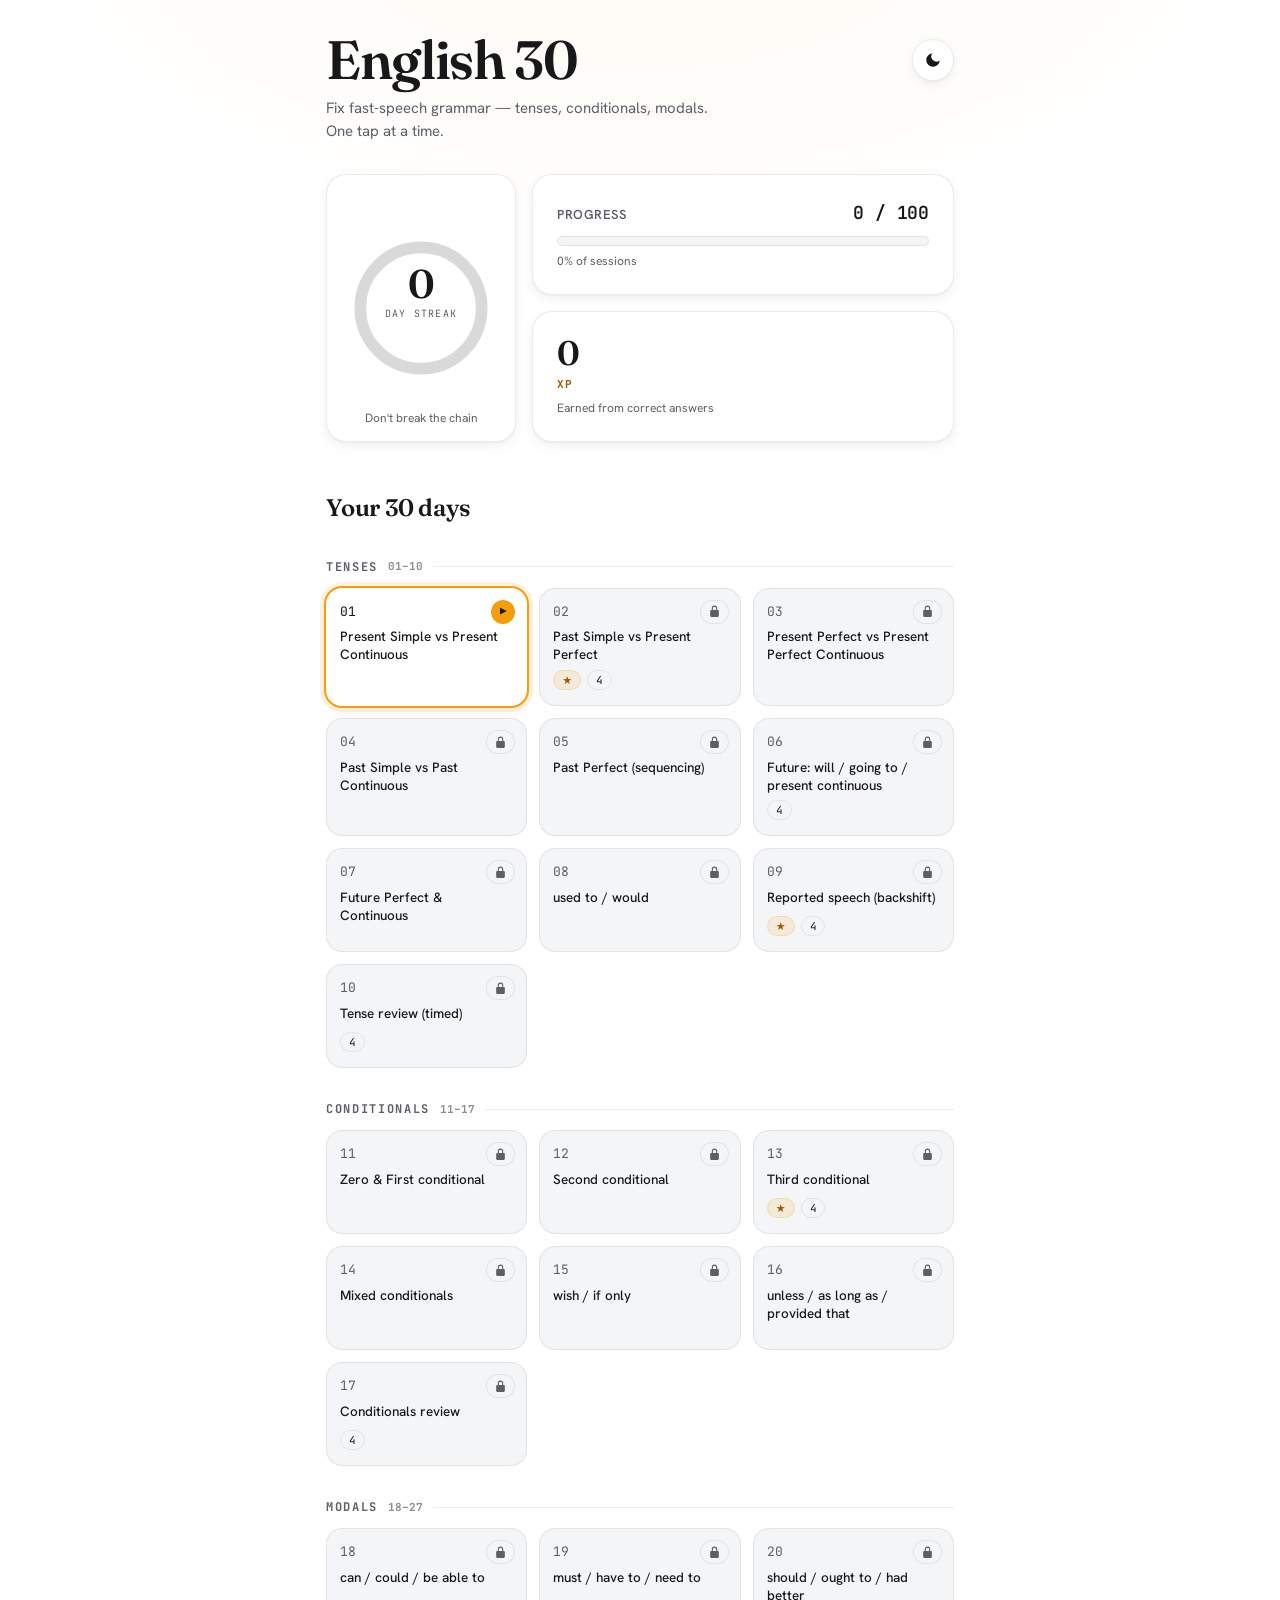
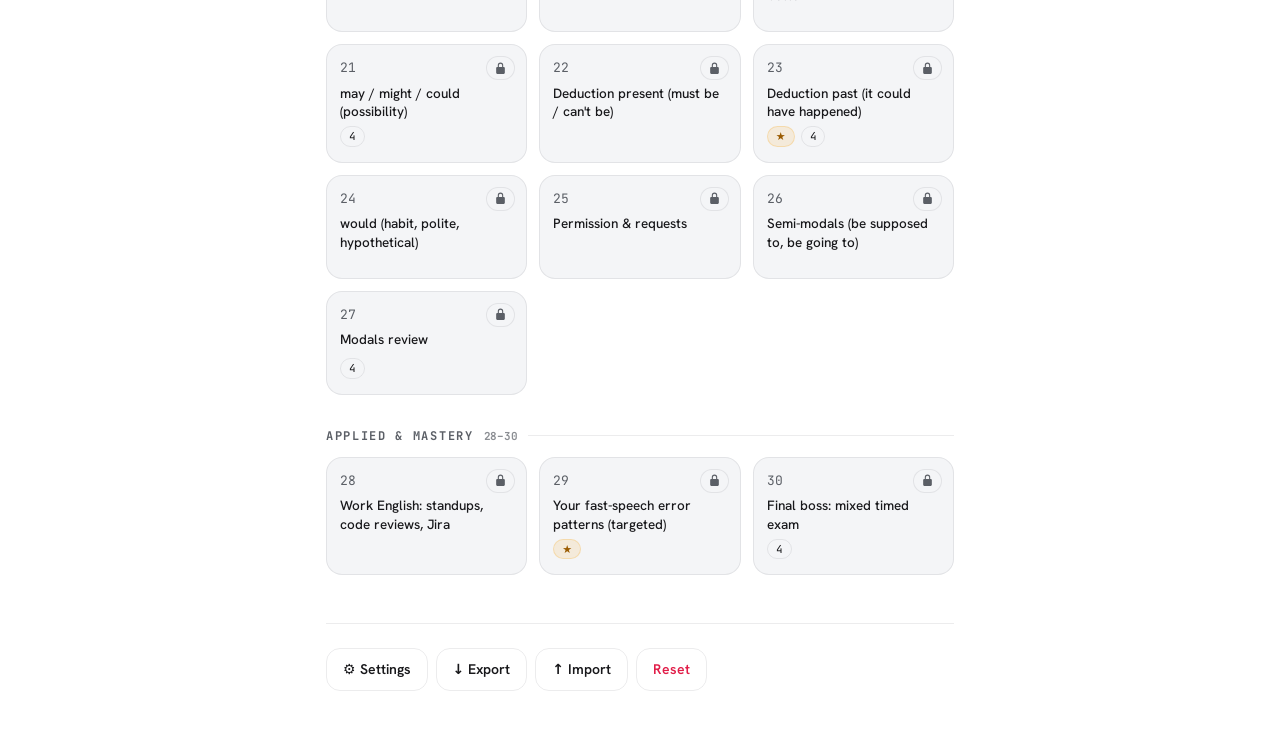
==== index.html @ 2e430437 "Initial commit: English 30 — tap-first grammar drilling game 30-day, 100-session static app (vanilla" ====
<!doctype html>
<html lang="en">
<head>
  <meta charset="utf-8" />
  <meta name="viewport" content="width=device-width, initial-scale=1, viewport-fit=cover" />
  <meta name="theme-color" content="#F4EDDF" />
  <title>English 30 — grammar drilling</title>
  <meta name="description" content="A 30-day, 100-session tap-first grammar game: tenses, conditionals, modals." />

  <script>
    // Set theme before CSS to avoid a flash. Default: light.
    (function () {
      try {
        var s = JSON.parse(localStorage.getItem("eng30:v2:settings") || "{}");
        var t = s.theme || "light";
        if (t === "system") t = matchMedia("(prefers-color-scheme: dark)").matches ? "dark" : "light";
        document.documentElement.dataset.theme = t;
      } catch (e) { document.documentElement.dataset.theme = "light"; }
    })();
  </script>

  <link rel="preconnect" href="https://fonts.googleapis.com" />
  <link rel="preconnect" href="https://fonts.gstatic.com" crossorigin />
  <link href="https://fonts.googleapis.com/css2?family=Fraunces:opsz,wght@9..144,400;9..144,600;9..144,700&family=Hanken+Grotesk:wght@400;500;600;700&family=Hind+Siliguri:wght@400;500;600&family=JetBrains+Mono:wght@400;500;700&display=swap" rel="stylesheet" />

  <link rel="stylesheet" href="css/tokens.css" />
  <link rel="stylesheet" href="css/app.css" />
</head>
<body>
  <main id="app" class="container"><div class="loading">Loading…</div></main>
  <script type="module" src="js/app.js"></script>
</body>
</html>
---- css/tokens.css ----
/* tokens.css — "Ember Ledger" design system.
   Crisp white light + refined cool near-black dark. One disciplined amber accent
   that flares only on rewards. Contrast-audited for WCAG AA.
   :root = LIGHT (default). :root[data-theme="dark"] = DARK overrides. */
:root {
  /* ---- color: LIGHT (default) ---- */
  --ink: #FFFFFF;                                  /* page background */
  --bg-glow: rgba(245, 158, 11, 0.05);            /* subtle amber glow behind page */
  --surface: #FFFFFF;                              /* cards (depth via border+shadow) */
  --surface-2: #F4F5F7;                            /* secondary surfaces, inputs, keycaps */
  --surface-hover: #ECEEF1;
  --cream: #18181B;                                /* primary text */
  --muted: #5B5F66;                                /* secondary text */
  --accent: #F59E0B;                               /* amber FILL: buttons, ring, bars */
  --accent-ink: #18181B;                           /* text/icon on amber fill (8.25:1) */
  --accent-text: #9A5B00;                          /* amber as TEXT on surface (5.4:1) */
  --accent-soft: rgba(245, 158, 11, 0.12);
  --accent-glow: 0 0 6px rgba(245, 158, 11, 0.35);
  --correct: #16A34A;
  --correct-bg: rgba(22, 163, 74, 0.10);
  --correct-text: #157F3C;
  --correct-line: rgba(22, 163, 74, 0.45);
  --wrong: #E11D48;
  --wrong-bg: rgba(225, 29, 72, 0.10);
  --wrong-text: #C01A3E;
  --line: rgba(24, 24, 27, 0.08);                  /* hairline borders */
  --line-strong: rgba(24, 24, 27, 0.16);           /* hover borders */
  --note-bg: rgba(245, 158, 11, 0.08);
  --note-border: rgba(245, 158, 11, 0.22);
  --note-text: #6B4A12;
  --bn-text: #3F4147;
  --scrim: rgba(16, 18, 24, 0.45);
  --shadow-1: 0 1px 2px rgba(24,24,27,0.04), 0 4px 12px rgba(24,24,27,0.06);
  --shadow-2: 0 8px 24px rgba(24,24,27,0.10), 0 24px 60px rgba(24,24,27,0.14);
  --sheen: inset 0 1px 0 rgba(255,255,255,0.25);

  /* ---- type ---- */
  --font-display: "Fraunces", Georgia, serif;
  --font-body: "Hanken Grotesk", system-ui, sans-serif;
  --font-mono: "JetBrains Mono", ui-monospace, monospace;
  --font-bn: "Hind Siliguri", "Hanken Grotesk", sans-serif;

  /* ---- spacing ---- */
  --s-1: 4px; --s-2: 8px; --s-3: 12px; --s-4: 16px;
  --s-5: 24px; --s-6: 32px; --s-7: 48px; --s-8: 64px;

  /* ---- radii ---- */
  --r-token: 10px; --r-control: 14px; --r-cell: 16px;
  --r-card: 20px; --r-modal: 24px; --r-pill: 999px;

  /* ---- motion ---- */
  --dur-micro: 140ms; --dur-state: 280ms; --dur-reward: 720ms;
  --ease-out-soft: cubic-bezier(0.22, 1, 0.36, 1);
  --ease-standard: cubic-bezier(0.2, 0, 0, 1);
  --ease-spring: cubic-bezier(0.34, 1.4, 0.4, 1);
  --ease: var(--ease-out-soft);

  /* ---- layout ---- */
  --col: 660px;

  color-scheme: light;
}

/* ---- color: DARK ---- */
:root[data-theme="dark"] {
  --ink: #0C0D10;
  --bg-glow: rgba(245, 158, 11, 0.10);
  --surface: #15161A;
  --surface-2: #1E2026;
  --surface-hover: #262932;
  --cream: #F4F4F5;
  --muted: #A1A3AB;
  --accent: #F59E0B;
  --accent-ink: #15161A;
  --accent-text: #FBBF24;
  --accent-soft: rgba(245, 158, 11, 0.16);
  --accent-glow: 0 0 10px rgba(245, 158, 11, 0.55);
  --correct: #22C55E;
  --correct-bg: rgba(34, 197, 94, 0.14);
  --correct-text: #4ADE80;
  --correct-line: rgba(34, 197, 94, 0.50);
  --wrong: #F43F5E;
  --wrong-bg: rgba(244, 63, 94, 0.14);
  --wrong-text: #FB7185;
  --line: rgba(244, 244, 245, 0.09);
  --line-strong: rgba(244, 244, 245, 0.18);
  --note-bg: rgba(245, 158, 11, 0.12);
  --note-border: rgba(245, 158, 11, 0.28);
  --note-text: #F0C674;
  --bn-text: #D4D6DD;
  --scrim: rgba(0, 0, 0, 0.6);
  --shadow-1: 0 1px 2px rgba(0,0,0,0.40), 0 6px 16px rgba(0,0,0,0.45);
  --shadow-2: 0 10px 30px rgba(0,0,0,0.55), 0 30px 70px rgba(0,0,0,0.60);
  --sheen: inset 0 1px 0 rgba(255,255,255,0.06);

  color-scheme: dark;
}
---- css/app.css ----
/* app.css — "Ember Ledger" components, layout, motion. Pairs with tokens.css. */

* { box-sizing: border-box; }
html, body { margin: 0; padding: 0; }
body {
  background:
    radial-gradient(1100px 560px at 50% -10%, var(--bg-glow), transparent 60%),
    var(--ink);
  background-attachment: fixed;
  color: var(--cream);
  font-family: var(--font-body);
  font-size: 16px;
  line-height: 1.5;
  -webkit-font-smoothing: antialiased;
  text-rendering: optimizeLegibility;
  -webkit-tap-highlight-color: transparent;
}
.bn, .explain-bn, .rule-bn { font-family: var(--font-bn); }
.mono { font-family: var(--font-mono); font-variant-numeric: tabular-nums; letter-spacing: -0.01em; }
.hidden { display: none !important; }
code { font-family: var(--font-mono); background: var(--surface-2); padding: 1px 6px; border-radius: 6px; color: var(--accent-text); }
::selection { background: var(--accent-soft); }
:focus-visible { outline: none; box-shadow: 0 0 0 3px var(--accent-soft), 0 0 0 1px var(--accent); }

.container { max-width: var(--col); margin: 0 auto; padding: var(--s-6) var(--s-4) var(--s-8); }
.loading { color: var(--muted); padding: var(--s-7) 0; text-align: center; }

/* ---------- buttons ---------- */
.btn {
  font: inherit; font-weight: 600; font-size: 15px;
  color: var(--cream); background: var(--surface);
  border: 1px solid var(--line); border-radius: var(--r-control);
  padding: 13px 22px; cursor: pointer;
  transition: transform var(--dur-micro) var(--ease-standard), background var(--dur-micro), border-color var(--dur-micro), box-shadow var(--dur-micro), filter var(--dur-micro);
}
.btn:hover { background: var(--surface-hover); border-color: var(--line-strong); transform: translateY(-1px); }
.btn:active { transform: translateY(1px) scale(0.98); }
.btn.primary { background: var(--accent); color: var(--accent-ink); border-color: transparent; box-shadow: var(--shadow-1), var(--sheen); }
.btn.primary:hover { filter: brightness(1.04); background: var(--accent); border-color: transparent; transform: translateY(-1px); }
.btn.ghost { background: transparent; box-shadow: none; }
.btn.ghost:hover { background: var(--surface-hover); }
.btn.danger { color: var(--wrong); background: transparent; }
.btn.danger-solid { background: var(--wrong); color: #fff; border-color: transparent; }
.btn:disabled { opacity: 0.45; cursor: not-allowed; transform: none; box-shadow: none; }
.icon-btn {
  display: inline-flex; align-items: center; justify-content: center;
  width: 42px; height: 42px; border-radius: var(--r-pill);
  background: var(--surface); border: 1px solid var(--line);
  color: var(--cream); text-decoration: none; font-size: 18px; cursor: pointer;
  box-shadow: var(--shadow-1);
  transition: transform var(--dur-micro) var(--ease-standard), background var(--dur-micro), border-color var(--dur-micro);
}
.icon-btn:hover { background: var(--surface-hover); border-color: var(--line-strong); transform: translateY(-1px); }

/* ---------- home ---------- */
.home-head { margin-bottom: var(--s-6); }
.head-row { display: flex; align-items: center; justify-content: space-between; gap: var(--s-4); }
.theme-toggle { flex: none; }
.theme-toggle svg { width: 18px; height: 18px; display: block; }
.brand {
  font-family: var(--font-display);
  font-weight: 600; font-size: clamp(34px, 8vw, 54px);
  letter-spacing: -0.025em; line-height: 1.02; margin: 0;
}
.tagline { color: var(--muted); margin: 10px 0 0; max-width: 48ch; font-size: 15px; }

.stats {
  display: grid; grid-template-columns: auto 1fr; gap: var(--s-4);
  align-items: stretch; margin-bottom: var(--s-5);
}
.stat {
  background: var(--surface); border: 1px solid var(--line);
  border-radius: var(--r-card); padding: var(--s-5);
  display: flex; flex-direction: column; gap: 6px;
  box-shadow: var(--shadow-1);
}
.stat-cap { color: var(--muted); font-size: 12px; margin-top: auto; }

.ring-stat { grid-row: span 2; align-items: center; justify-content: center; position: relative; min-width: 168px; }
.ring { width: 140px; height: 140px; display: block; }
.ring-track { fill: none; stroke: var(--line-strong); stroke-width: 10; }
.ring-val {
  fill: none; stroke: var(--accent); stroke-width: 10; stroke-linecap: round;
  transform: rotate(-90deg); transform-origin: 50% 50%;
  stroke-dasharray: var(--c); stroke-dashoffset: var(--off);
  animation: ringfill 0.85s var(--ease-out-soft) both;
}
.ring-stat.hot .ring-val { filter: drop-shadow(var(--accent-glow)); }
@keyframes ringfill { from { stroke-dashoffset: var(--c); } }
.ring-center { position: absolute; top: 0; bottom: 30px; left: 0; right: 0; display: flex; flex-direction: column; align-items: center; justify-content: center; gap: 2px; }
.ring-num { font-family: var(--font-display); font-size: 40px; font-weight: 600; color: var(--cream); line-height: 1; }
.ring-label { font-family: var(--font-mono); font-size: 10px; color: var(--muted); letter-spacing: 0.12em; text-transform: uppercase; }
.ring-flame { color: var(--accent); font-size: 14px; line-height: 1; }
.ring-stat .stat-cap { position: absolute; bottom: 14px; }

.focus-top { display: flex; justify-content: space-between; align-items: baseline; }
.focus-label { font-weight: 600; font-size: 13px; text-transform: uppercase; letter-spacing: 0.04em; color: var(--muted); }
.focus-count { color: var(--cream); font-weight: 600; font-size: 18px; }
.focus-bar { height: 10px; background: var(--surface-2); border-radius: var(--r-pill); overflow: hidden; box-shadow: inset 0 0 0 1px var(--line); margin-top: 4px; }
.focus-fill { height: 100%; background: linear-gradient(90deg, #F59E0B, #FBBF24); border-radius: var(--r-pill); box-shadow: inset 0 1px 0 rgba(255,255,255,0.3); transition: width 0.6s var(--ease-out-soft); }

.points-num { font-family: var(--font-display); font-size: 34px; font-weight: 600; color: var(--cream); line-height: 1; }
.points-label { font-family: var(--font-mono); font-size: 11px; color: var(--accent-text); font-weight: 700; letter-spacing: 0.12em; }

.muted-note { color: var(--muted); font-size: 14px; margin: var(--s-2) 0; }
.missed-note {
  background: var(--note-bg); border: 1px solid var(--note-border);
  color: var(--note-text); border-radius: var(--r-control); padding: 13px 16px;
  font-size: 14px; margin-bottom: var(--s-5);
}

.section-title { font-family: var(--font-display); font-weight: 600; font-size: 24px; letter-spacing: -0.01em; margin: var(--s-7) 0 var(--s-4); }

/* ---------- map ---------- */
.empty-hint { color: var(--muted); background: var(--surface); border: 1px dashed var(--line-strong); border-radius: var(--r-control); padding: 16px; margin-bottom: var(--s-4); }
.group-label { display: flex; align-items: center; gap: 10px; font-family: var(--font-mono); font-size: 12px; text-transform: uppercase; letter-spacing: 0.14em; color: var(--muted); margin: var(--s-6) 0 var(--s-3); }
.group-label::after { content: ""; flex: 1; height: 1px; background: var(--line); }
.group-range { color: var(--muted); opacity: 0.7; font-size: 11px; }
.grid { display: grid; grid-template-columns: repeat(auto-fill, minmax(150px, 1fr)); gap: var(--s-3); }

.day-cell {
  position: relative; display: flex; flex-direction: column; gap: 6px;
  background: var(--surface); border: 1px solid var(--line);
  border-radius: var(--r-cell); padding: 13px 13px 15px;
  text-decoration: none; color: var(--cream); min-height: 104px;
  cursor: pointer; box-shadow: var(--shadow-1);
  transition: transform var(--dur-micro) var(--ease-standard), border-color var(--dur-micro), box-shadow var(--dur-micro);
  animation: rise 0.45s var(--ease-out-soft) calc(var(--i) * 16ms) both;
}
.day-cell:hover { transform: translateY(-3px); border-color: var(--line-strong); box-shadow: var(--shadow-2); }
.day-num { font-family: var(--font-mono); font-size: 13px; color: var(--muted); }
.day-theme { font-size: 13.5px; line-height: 1.35; font-weight: 500; }
.day-tags { display: flex; gap: 6px; margin-top: auto; }
.tag { font-size: 11px; padding: 1px 8px; border-radius: var(--r-pill); border: 1px solid var(--line); color: var(--muted); }
.tag.star { color: var(--accent-text); border-color: var(--note-border); background: var(--accent-soft); }
.tag.heavy { color: var(--cream); font-family: var(--font-mono); }
.tag.star.big { display: inline-block; margin-top: 10px; font-size: 13px; padding: 5px 13px; }
.day-badge {
  position: absolute; top: 11px; right: 11px;
  display: inline-flex; align-items: center; justify-content: center;
  min-width: 24px; height: 24px; padding: 0 7px; border-radius: var(--r-pill);
  font-family: var(--font-mono); font-size: 11px; color: var(--muted);
  background: var(--surface-2); border: 1px solid var(--line);
}
.day-badge svg { width: 13px; height: 13px; }
.day-cell.done { background: var(--accent-soft); border-color: var(--note-border); }
.day-cell.done .day-num { color: var(--accent-text); }
.day-cell.done .day-badge { color: var(--accent-ink); background: var(--accent); border-color: transparent; }
.day-cell.current { border-color: transparent; box-shadow: 0 0 0 2px var(--accent), 0 0 0 6px var(--accent-soft), var(--shadow-1); animation: rise 0.45s var(--ease-out-soft) calc(var(--i) * 16ms) both, breathe 2.6s var(--ease-standard) 0.7s infinite; }
.day-cell.current .day-num { color: var(--cream); }
.day-cell.current .day-badge { color: var(--accent-ink); background: var(--accent); border-color: transparent; }
.day-cell.locked { opacity: 0.58; cursor: not-allowed; box-shadow: none; background: var(--surface-2); }
.day-cell.locked:hover { transform: none; border-color: var(--line); box-shadow: none; }

/* ---------- actions ---------- */
.actions { display: flex; flex-wrap: wrap; gap: var(--s-2); margin-top: var(--s-7); padding-top: var(--s-5); border-top: 1px solid var(--line); }
.actions .btn { padding: 10px 16px; font-size: 14px; }

/* ---------- day view ---------- */
.back-header { display: flex; align-items: center; gap: 12px; margin-bottom: var(--s-5); }
.back-label { color: var(--muted); font-size: 14px; }
.pillar-chip { display: inline-block; font-family: var(--font-mono); font-size: 11px; letter-spacing: 0.12em; text-transform: uppercase; color: var(--accent-text); border: 1px solid var(--note-border); background: var(--accent-soft); padding: 4px 12px; border-radius: var(--r-pill); }
.dayview-theme { font-family: var(--font-display); font-weight: 600; font-size: clamp(28px, 6vw, 40px); letter-spacing: -0.02em; line-height: 1.08; margin: 14px 0 4px; }
.locked-panel { text-align: center; color: var(--muted); padding: var(--s-7) var(--s-4); background: var(--surface); border: 1px solid var(--line); border-radius: var(--r-card); margin-top: var(--s-5); }
.lock-ico { margin-bottom: 10px; color: var(--muted); }
.lock-ico svg { width: 28px; height: 28px; }

.session-list { display: flex; flex-direction: column; gap: var(--s-3); margin-top: var(--s-5); }
.session-card {
  display: flex; align-items: center; gap: var(--s-4);
  background: var(--surface); border: 1px solid var(--line); border-radius: var(--r-card);
  padding: var(--s-4) var(--s-5); text-decoration: none; color: var(--cream);
  box-shadow: var(--shadow-1);
  transition: transform var(--dur-micro) var(--ease-standard), border-color var(--dur-micro), box-shadow var(--dur-micro);
  animation: rise 0.45s var(--ease-out-soft) calc(var(--i) * 70ms) both;
}
.session-card:hover { transform: translateY(-2px); border-color: var(--line-strong); box-shadow: var(--shadow-2); }
.s-id { font-family: var(--font-mono); font-size: 13px; color: var(--accent-ink); background: var(--accent); border-radius: var(--r-token); padding: 8px 11px; font-weight: 700; }
.session-card.done .s-id { background: var(--correct); color: #fff; }
.s-body { display: flex; flex-direction: column; flex: 1; gap: 2px; }
.s-title { font-family: var(--font-display); font-weight: 600; font-size: 18px; }
.s-blurb { color: var(--muted); font-size: 14px; }
.s-badge { font-family: var(--font-mono); color: var(--muted); font-size: 13px; }
.session-card.done .s-badge { color: var(--correct-text); }

/* ---------- play ---------- */
.play-top { display: flex; align-items: center; gap: 12px; margin-bottom: 14px; }
.play-title { font-family: var(--font-display); font-weight: 600; font-size: 21px; flex: 1; }
.play-prog { color: var(--muted); font-size: 14px; }
.play-bar { height: 10px; background: var(--surface-2); border-radius: var(--r-pill); overflow: hidden; box-shadow: inset 0 0 0 1px var(--line); margin-bottom: 12px; }
.play-bar-fill { height: 100%; width: 0; background: linear-gradient(90deg, #F59E0B, #FBBF24); box-shadow: inset 0 1px 0 rgba(255,255,255,0.3); border-radius: var(--r-pill); transition: width var(--dur-state) var(--ease-out-soft); }
.play-meta { display: flex; gap: 14px; min-height: 24px; margin-bottom: var(--s-5); align-items: center; }
.combo { color: var(--accent-text); font-weight: 700; font-size: 14px; padding: 3px 10px; border-radius: var(--r-pill); background: var(--accent-soft); }
.combo:empty { display: none; }
.combo.flare { animation: flare 0.4s var(--ease-spring); }
.timer { color: var(--muted); font-size: 14px; margin-left: auto; }

.rule-card { display: flex; flex-wrap: wrap; align-items: center; gap: 8px 12px; background: var(--note-bg); border: 1px solid var(--note-border); border-left: 3px solid var(--accent); border-radius: var(--r-control); padding: 14px 16px; margin-bottom: var(--s-5); font-size: 15px; }
.rule-tag { font-family: var(--font-mono); font-size: 11px; font-weight: 700; text-transform: uppercase; letter-spacing: 0.1em; color: var(--accent-text); }
.rule-bn { width: 100%; color: var(--bn-text); font-size: 14px; line-height: 1.7; }

.stage { position: relative; min-height: 220px; }
.stage.good { animation: pulseGood 0.4s var(--ease-out-soft); }
.stage.bad { animation: shake 0.28s var(--ease-standard); }
.stage .item { opacity: 0; transform: translateY(10px); }
.stage .item.in { opacity: 1; transform: none; transition: opacity var(--dur-state) var(--ease-out-soft), transform var(--dur-state) var(--ease-out-soft); }

.prompt { font-family: var(--font-display); font-size: clamp(21px, 5vw, 28px); line-height: 1.4; letter-spacing: -0.01em; margin: 0 0 var(--s-5); }
.subhint { color: var(--muted); font-size: 14px; margin: 0 0 var(--s-4); }

.options { display: flex; flex-direction: column; gap: var(--s-3); counter-reset: opt; }
.opt {
  position: relative; font: inherit; font-size: 17px; text-align: left; color: var(--cream);
  background: var(--surface); border: 1px solid var(--line); border-radius: var(--r-control);
  padding: 17px 18px 17px 56px; cursor: pointer; min-height: 56px;
  box-shadow: var(--shadow-1);
  transition: transform var(--dur-micro) var(--ease-standard), border-color var(--dur-micro), background var(--dur-micro), box-shadow var(--dur-micro);
}
.opt::before {
  counter-increment: opt; content: counter(opt, upper-alpha);
  position: absolute; left: 12px; top: 50%; transform: translateY(-50%);
  width: 28px; height: 28px; display: flex; align-items: center; justify-content: center;
  background: var(--surface-2); border: 1px solid var(--line); border-radius: 9px;
  font-family: var(--font-mono); font-size: 13px; color: var(--muted);
}
.opt:hover { background: var(--surface-hover); border-color: var(--line-strong); transform: translateY(-1px); box-shadow: var(--shadow-2); }
.opt:active { transform: scale(0.99); }
.options.locked .opt, .chips.locked .chip { pointer-events: none; }
.opt.correct, .chip.correct, .slot.correct { border-color: var(--correct); background: var(--correct-bg); color: var(--correct-text); }
.opt.correct::before { border-color: var(--correct); color: var(--correct-text); }
.opt.wrong, .chip.wrong, .slot.wrong { border-color: var(--wrong); background: var(--wrong-bg); color: var(--wrong-text); }
.opt.wrong::before { border-color: var(--wrong); color: var(--wrong-text); }
.opt.correct, .opt.wrong { box-shadow: none; }

.chips { display: flex; flex-wrap: wrap; gap: var(--s-3); }
.chip { font: inherit; color: var(--cream); background: var(--surface); border: 1px solid var(--line); border-radius: var(--r-pill); padding: 12px 22px; cursor: pointer; box-shadow: var(--shadow-1); transition: transform var(--dur-micro) var(--ease-standard), border-color var(--dur-micro), background var(--dur-micro); }
.chip:hover { border-color: var(--line-strong); background: var(--surface-hover); transform: translateY(-1px); }
.chip:active { transform: scale(0.97); }
.slot { display: inline-block; min-width: 78px; text-align: center; border-bottom: 2px dashed var(--accent); padding: 0 8px; color: var(--accent-text); font-weight: 600; }
.slot.correct, .slot.wrong { border-bottom-style: solid; border-radius: 7px; }

/* error-find */
.tokens { display: flex; flex-wrap: wrap; gap: 8px; margin-bottom: var(--s-5); }
.token { font: inherit; font-size: clamp(18px, 4.4vw, 23px); font-family: var(--font-display); color: var(--cream); background: var(--surface); border: 1px solid var(--line); border-radius: var(--r-token); padding: 8px 13px; cursor: pointer; box-shadow: var(--shadow-1); transition: transform var(--dur-micro) var(--ease-standard), border-color var(--dur-micro), background var(--dur-micro), color var(--dur-micro); }
.token:hover { border-color: var(--line-strong); background: var(--surface-hover); transform: translateY(-1px); }
.token.found { border-color: var(--accent); background: var(--accent-soft); color: var(--accent-text); }
.token.miss { animation: shake 0.28s var(--ease-standard); border-color: var(--wrong); color: var(--wrong-text); }

/* build */
.build-answer { display: flex; flex-wrap: wrap; gap: 8px; min-height: 60px; background: var(--surface-2); border: 1px dashed var(--line-strong); border-radius: var(--r-control); padding: 13px; margin-bottom: var(--s-3); }
.build-answer.correct { border-color: var(--correct); border-style: solid; background: var(--correct-bg); }
.build-answer.wrong { border-color: var(--wrong); border-style: solid; background: var(--wrong-bg); }
.build-bank { display: flex; flex-wrap: wrap; gap: 8px; min-height: 40px; margin-bottom: var(--s-4); }
.tile { font: inherit; font-family: var(--font-mono); font-size: 16px; color: var(--cream); background: var(--surface); border: 1px solid var(--line); border-radius: var(--r-token); padding: 10px 14px; cursor: pointer; box-shadow: var(--shadow-1); transition: transform var(--dur-micro) var(--ease-spring), border-color var(--dur-micro); }
.tile:hover { border-color: var(--accent); transform: translateY(-2px); }
.tile:active { transform: scale(0.96); }
.check { width: 100%; }
.correct-line { color: var(--correct-text); font-family: var(--font-mono); font-size: 14px; margin: var(--s-3) 0; }

/* speak */
.item-speak .model { font-family: var(--font-display); font-size: 20px; color: var(--accent-text); background: var(--accent-soft); border: 1px solid var(--note-border); padding: 14px 16px; border-radius: var(--r-control); margin: var(--s-4) 0; }
.self-mark { display: flex; gap: var(--s-3); margin-bottom: var(--s-3); }

/* explain / note */
.explain { margin-top: var(--s-4); background: var(--note-bg); border: 1px solid var(--note-border); border-left: 3px solid var(--accent); border-radius: var(--r-control); padding: 14px 16px; animation: rise 0.3s var(--ease-out-soft) both; }
.explain-en { margin: 0; color: var(--note-text); }
.explain-bn { margin: 6px 0 0; color: var(--bn-text); line-height: 1.7; }

.gain { position: absolute; top: -4px; right: 6px; font-family: var(--font-mono); color: var(--accent-text); font-weight: 700; font-size: 20px; animation: floatUp 0.8s var(--ease-out-soft) forwards; pointer-events: none; }

.play-nav { margin-top: var(--s-5); }
.play-nav .btn { width: 100%; }

/* ---------- celebrate ---------- */
.celebrate { position: relative; text-align: center; padding: var(--s-8) var(--s-4); }
.celebrate.in .cele-check { animation: popCheck 0.6s var(--ease-spring) both; }
.cele-check { width: 84px; height: 84px; margin: 0 auto var(--s-5); border-radius: var(--r-pill); background: var(--correct); color: #fff; font-size: 42px; display: flex; align-items: center; justify-content: center; box-shadow: var(--shadow-2); }
.cele-title { font-family: var(--font-display); font-weight: 600; font-size: clamp(32px, 7vw, 44px); letter-spacing: -0.02em; margin: 0; }
.cele-title::after { content: ""; display: block; width: 64px; height: 4px; background: var(--accent); border-radius: 2px; margin: 14px auto 0; }
.cele-score { font-family: var(--font-mono); font-size: 22px; color: var(--muted); margin-top: var(--s-5); }
.cele-points { font-family: var(--font-display); font-size: 48px; font-weight: 600; color: var(--accent-text); margin: var(--s-2) 0; }
.cele-sub { color: var(--muted); font-size: 14px; margin-bottom: var(--s-6); font-family: var(--font-mono); }
.cele-acts { display: flex; flex-direction: column; gap: var(--s-3); max-width: 380px; margin: 0 auto; }

.confetti { position: fixed; inset: 0; pointer-events: none; overflow: hidden; z-index: 50; }
.confetti i { position: absolute; top: -12px; width: 9px; height: 14px; border-radius: 2px; animation: confettiFall 1.9s linear forwards; }

/* ---------- modal / toast ---------- */
.overlay { position: fixed; inset: 0; background: var(--scrim); -webkit-backdrop-filter: blur(8px); backdrop-filter: blur(8px); display: flex; align-items: center; justify-content: center; padding: var(--s-4); opacity: 0; transition: opacity var(--dur-state); z-index: 100; }
.overlay.in { opacity: 1; }
.modal { background: var(--surface); border: 1px solid var(--line); border-radius: var(--r-modal); padding: var(--s-6); width: 100%; max-width: 440px; box-shadow: var(--shadow-2); transform: translateY(10px) scale(0.98); transition: transform var(--dur-state) var(--ease-out-soft); }
.overlay.in .modal { transform: none; }
.modal-title { font-family: var(--font-display); font-weight: 600; font-size: 24px; margin: 0 0 10px; }
.modal-text { color: var(--muted); margin: 0 0 var(--s-5); }
.modal-acts { display: flex; gap: var(--s-3); justify-content: flex-end; margin-top: var(--s-5); }
.set-row { display: flex; align-items: center; justify-content: space-between; gap: var(--s-4); padding: 14px 0; border-bottom: 1px solid var(--line); }
.set-row:last-of-type { border-bottom: none; }
.select { font: inherit; color: var(--cream); background: var(--surface-2); border: 1px solid var(--line); border-radius: var(--r-token); padding: 9px 11px; cursor: pointer; }
.toggle { width: 52px; height: 30px; border-radius: var(--r-pill); background: var(--surface-2); border: 1px solid var(--line); position: relative; cursor: pointer; transition: background var(--dur-micro), border-color var(--dur-micro); flex: none; }
.toggle .knob { position: absolute; top: 2px; left: 2px; width: 24px; height: 24px; border-radius: var(--r-pill); background: var(--muted); transition: transform var(--dur-micro) var(--ease-spring), background var(--dur-micro); }
.toggle.on { background: var(--accent-soft); border-color: var(--accent); }
.toggle.on .knob { transform: translateX(22px); background: var(--accent); }

.toast { position: fixed; left: 50%; bottom: 26px; transform: translate(-50%, 20px); background: var(--surface); color: var(--cream); border: 1px solid var(--line); border-radius: var(--r-pill); padding: 11px 20px; font-size: 14px; box-shadow: var(--shadow-2); opacity: 0; pointer-events: none; transition: opacity var(--dur-state), transform var(--dur-state) var(--ease-out-soft); z-index: 200; max-width: 90vw; text-align: center; }
.toast.in { opacity: 1; transform: translate(-50%, 0); }

/* ---------- keyframes ---------- */
@keyframes rise { from { opacity: 0; transform: translateY(12px); } to { opacity: 1; transform: none; } }
@keyframes flare { 0% { transform: scale(1); } 45% { transform: scale(1.18); } 100% { transform: scale(1); } }
@keyframes shake { 0%,100% { transform: translateX(0); } 25% { transform: translateX(-4px); } 75% { transform: translateX(4px); } }
@keyframes pulseGood { 0% { transform: scale(1); } 35% { transform: scale(1.01); } 100% { transform: scale(1); } }
@keyframes floatUp { from { opacity: 1; transform: translateY(0); } to { opacity: 0; transform: translateY(-26px); } }
@keyframes popCheck { 0% { transform: scale(0); } 60% { transform: scale(1.12); } 100% { transform: scale(1); } }
@keyframes confettiFall { to { transform: translateY(105vh) rotate(540deg); opacity: 0.9; } }
@keyframes breathe { 0%,100% { box-shadow: 0 0 0 2px var(--accent), 0 0 0 5px var(--accent-soft), var(--shadow-1); } 50% { box-shadow: 0 0 0 2px var(--accent), 0 0 0 9px var(--accent-soft), var(--shadow-1); } }

/* ---------- reduce motion ---------- */
.reduce-motion *, .reduce-motion *::before, .reduce-motion *::after {
  animation-duration: 0.001ms !important;
  animation-iteration-count: 1 !important;
  transition-duration: 0.001ms !important;
}
.reduce-motion .day-cell.current { animation: none !important; }
@media (prefers-reduced-motion: reduce) {
  *, *::before, *::after { animation-duration: 0.001ms !important; animation-iteration-count: 1 !important; transition-duration: 0.001ms !important; }
}

/* ---------- responsive ---------- */
@media (max-width: 540px) {
  .stats { grid-template-columns: 1fr 1fr; }
  .ring-stat { grid-row: span 1; grid-column: span 2; flex-direction: row; gap: var(--s-5); justify-content: flex-start; padding-left: var(--s-5); }
  .ring-stat .stat-cap { position: static; }
  .grid { grid-template-columns: repeat(auto-fill, minmax(132px, 1fr)); }
}
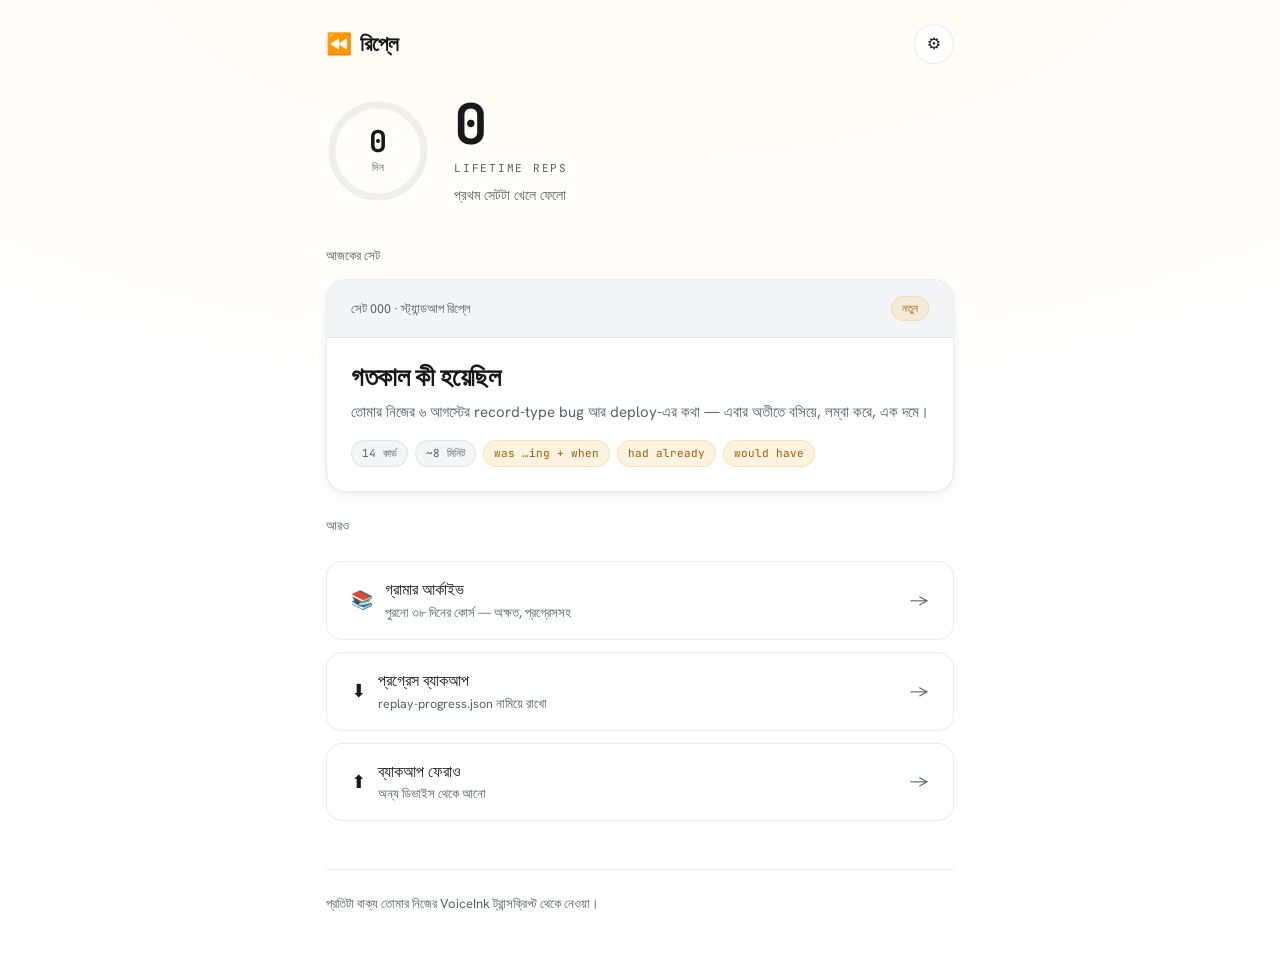
==== commit 9830e80c: "Add Replay: speak-first drills for past narration and hypotheticals Step 2 of the v3 redesign. New a" ====
--- a/index.html
+++ b/index.html
@@ -1,20 +1,21 @@
 <!doctype html>
-<html lang="en">
+<html lang="bn">
 <head>
   <meta charset="utf-8" />
   <meta name="viewport" content="width=device-width, initial-scale=1, viewport-fit=cover" />
-  <meta name="theme-color" content="#F4EDDF" />
-  <title>English 30 — grammar drilling</title>
-  <meta name="description" content="A 30-day, 100-session tap-first grammar game: tenses, conditionals, modals." />
+  <meta name="theme-color" content="#FFFFFF" />
+  <title>রিপ্লে — Replay</title>
+  <meta name="description" content="তোমার নিজের কথা থেকে বানানো স্পিকিং ড্রিল: অতীত ঘটনা, হাইপোথেটিক্যাল, আর লম্বা জটিল বাক্যের মাসল মেমোরি।" />
 
   <script>
     // Set theme before CSS to avoid a flash. Default: light.
     (function () {
       try {
-        var s = JSON.parse(localStorage.getItem("eng30:v2:settings") || "{}");
+        var s = JSON.parse(localStorage.getItem("eng30:v3:settings") || "{}");
         var t = s.theme || "light";
         if (t === "system") t = matchMedia("(prefers-color-scheme: dark)").matches ? "dark" : "light";
         document.documentElement.dataset.theme = t;
+        document.documentElement.dataset.motion = s.motion === "off" ? "off" : "on";
       } catch (e) { document.documentElement.dataset.theme = "light"; }
     })();
   </script>
@@ -23,11 +24,12 @@
   <link rel="preconnect" href="https://fonts.gstatic.com" crossorigin />
   <link href="https://fonts.googleapis.com/css2?family=Fraunces:opsz,wght@9..144,400;9..144,600;9..144,700&family=Hanken+Grotesk:wght@400;500;600;700&family=Hind+Siliguri:wght@400;500;600&family=JetBrains+Mono:wght@400;500;700&display=swap" rel="stylesheet" />
 
+  <link rel="icon" href="favicon.svg" type="image/svg+xml" />
   <link rel="stylesheet" href="css/tokens.css" />
   <link rel="stylesheet" href="css/app.css" />
 </head>
 <body>
-  <main id="app" class="container"><div class="loading">Loading…</div></main>
+  <main id="app" class="container"><div class="loading">লোড হচ্ছে…</div></main>
   <script type="module" src="js/app.js"></script>
 </body>
 </html>
--- a/css/tokens.css
+++ b/css/tokens.css
@@ -95,3 +95,27 @@
 
   color-scheme: dark;
 }
+
+/* ---------------------------------------------------------------
+   Replay (v3) additions. Layered on top of Ember Ledger above so
+   the archive and the new app stay visually one family.
+   --------------------------------------------------------------- */
+:root {
+  --past: #6366F1;                                 /* the "flipped to past" state */
+  --past-bg: rgba(99, 102, 241, 0.10);
+  --past-text: #4338CA;
+  --past-line: rgba(99, 102, 241, 0.40);
+  --hp: #16A34A;
+  --hp-low: #E11D48;
+  --rail: rgba(24, 24, 27, 0.06);                  /* ladder rails, timer troughs */
+  --col-wide: 720px;
+}
+:root[data-theme="dark"] {
+  --past: #818CF8;
+  --past-bg: rgba(129, 140, 248, 0.16);
+  --past-text: #A5B4FC;
+  --past-line: rgba(129, 140, 248, 0.45);
+  --hp: #22C55E;
+  --hp-low: #F43F5E;
+  --rail: rgba(244, 244, 245, 0.07);
+}
--- a/css/app.css
+++ b/css/app.css
@@ -1,334 +1,465 @@
-/* app.css — "Ember Ledger" components, layout, motion. Pairs with tokens.css. */
-
-* { box-sizing: border-box; }
-html, body { margin: 0; padding: 0; }
+/* app.css — Replay. Layout, cards, six stations, motion. */
+
+*, *::before, *::after { box-sizing: border-box; }
+
+html { -webkit-text-size-adjust: 100%; }
+
 body {
-  background:
-    radial-gradient(1100px 560px at 50% -10%, var(--bg-glow), transparent 60%),
-    var(--ink);
+  margin: 0;
+  background: var(--ink);
+  background-image: radial-gradient(120% 80% at 50% -10%, var(--bg-glow), transparent 70%);
   background-attachment: fixed;
   color: var(--cream);
   font-family: var(--font-body);
-  font-size: 16px;
-  line-height: 1.5;
+  font-size: 17px;
+  line-height: 1.6;
   -webkit-font-smoothing: antialiased;
-  text-rendering: optimizeLegibility;
   -webkit-tap-highlight-color: transparent;
 }
-.bn, .explain-bn, .rule-bn { font-family: var(--font-bn); }
-.mono { font-family: var(--font-mono); font-variant-numeric: tabular-nums; letter-spacing: -0.01em; }
-.hidden { display: none !important; }
-code { font-family: var(--font-mono); background: var(--surface-2); padding: 1px 6px; border-radius: 6px; color: var(--accent-text); }
-::selection { background: var(--accent-soft); }
-:focus-visible { outline: none; box-shadow: 0 0 0 3px var(--accent-soft), 0 0 0 1px var(--accent); }
-
-.container { max-width: var(--col); margin: 0 auto; padding: var(--s-6) var(--s-4) var(--s-8); }
-.loading { color: var(--muted); padding: var(--s-7) 0; text-align: center; }
-
-/* ---------- buttons ---------- */
+
+.container { max-width: var(--col); margin: 0 auto; padding: 0 var(--s-4) var(--s-8); }
+.loading { padding: var(--s-8) 0; text-align: center; color: var(--muted); }
+
+.bn { font-family: var(--font-bn); }
+.mono { font-family: var(--font-mono); font-variant-numeric: tabular-nums; }
+.sr { position: absolute; width: 1px; height: 1px; overflow: hidden; clip: rect(0 0 0 0); white-space: nowrap; }
+
+button { font: inherit; color: inherit; background: none; border: none; margin: 0; padding: 0; cursor: pointer; }
+:focus-visible { outline: 2px solid var(--accent); outline-offset: 3px; border-radius: 4px; }
+
+/* ============================ chrome ============================ */
+.topbar {
+  display: flex; align-items: center; gap: var(--s-3);
+  padding: var(--s-5) 0 var(--s-4);
+}
+.brand {
+  font-family: var(--font-display); font-weight: 700; font-size: 21px;
+  letter-spacing: -0.01em; display: flex; align-items: center; gap: 8px;
+}
+.brand .glyph { color: var(--accent-text); }
+.topbar .spacer { margin-left: auto; }
+
+.iconbtn {
+  width: 40px; height: 40px; border-radius: var(--r-pill);
+  border: 1px solid var(--line); background: var(--surface);
+  display: grid; place-items: center; font-size: 16px;
+  transition: background var(--dur-micro) var(--ease), border-color var(--dur-micro) var(--ease);
+}
+.iconbtn:hover { background: var(--surface-hover); border-color: var(--line-strong); }
+
+/* ============================ home ============================ */
+.hero { display: grid; grid-template-columns: auto 1fr; gap: var(--s-5); align-items: center; padding: var(--s-4) 0 var(--s-6); }
+
+.ring { position: relative; width: 104px; height: 104px; flex: none; }
+.ring svg { transform: rotate(-90deg); display: block; }
+.ring .track { stroke: var(--rail); }
+.ring .fill { stroke: var(--accent); stroke-linecap: round; transition: stroke-dashoffset var(--dur-reward) var(--ease); }
+.ring .label { position: absolute; inset: 0; display: grid; place-content: center; text-align: center; }
+.ring .label .n { font-family: var(--font-mono); font-weight: 700; font-size: 30px; line-height: 1; letter-spacing: -0.02em; }
+.ring .label .k { font-family: var(--font-bn); font-size: 11px; color: var(--muted); margin-top: 3px; }
+
+.repcount .n {
+  font-family: var(--font-mono); font-weight: 700;
+  font-size: clamp(40px, 12vw, 56px); line-height: 1; letter-spacing: -0.03em;
+  font-variant-numeric: tabular-nums;
+}
+.repcount .k {
+  font-family: var(--font-mono); font-size: 11px; letter-spacing: 0.16em;
+  text-transform: uppercase; color: var(--muted); display: block; margin-top: 8px;
+}
+.repcount .sub { font-family: var(--font-bn); font-size: 14px; color: var(--muted); margin-top: 6px; }
+
+/* set card */
+.setcard {
+  border: 1px solid var(--line); border-radius: var(--r-card); background: var(--surface);
+  box-shadow: var(--shadow-1); overflow: hidden; margin-bottom: var(--s-4);
+  transition: transform var(--dur-state) var(--ease), box-shadow var(--dur-state) var(--ease);
+  display: block; width: 100%; text-align: left;
+}
+.setcard:hover { transform: translateY(-2px); box-shadow: var(--shadow-2); }
+.setcard[disabled] { opacity: 0.55; pointer-events: none; }
+.setcard .top {
+  padding: var(--s-4) var(--s-5); display: flex; align-items: center; gap: var(--s-3);
+  border-bottom: 1px solid var(--line); background: var(--surface-2);
+}
+.setcard .world { font-family: var(--font-mono); font-size: 11px; letter-spacing: 0.12em; text-transform: uppercase; color: var(--muted); }
+.setcard .badge {
+  margin-left: auto; font-family: var(--font-mono); font-size: 11px;
+  padding: 3px 10px; border-radius: var(--r-pill);
+  background: var(--accent-soft); color: var(--accent-text); border: 1px solid var(--note-border);
+}
+.setcard .badge.done { background: var(--correct-bg); color: var(--correct-text); border-color: var(--correct-line); }
+.setcard .body { padding: var(--s-5); }
+.setcard h2 { font-family: var(--font-display); font-weight: 600; font-size: 26px; line-height: 1.2; margin: 0 0 6px; letter-spacing: -0.015em; }
+.setcard .desc { font-family: var(--font-bn); color: var(--muted); font-size: 15px; margin: 0 0 var(--s-4); }
+.setcard .meta { display: flex; flex-wrap: wrap; gap: 7px; }
+
+.tag {
+  font-family: var(--font-mono); font-size: 11px; padding: 4px 10px;
+  border-radius: var(--r-pill); background: var(--surface-2); color: var(--muted);
+  border: 1px solid var(--line);
+}
+.tag.accent { background: var(--accent-soft); color: var(--accent-text); border-color: var(--note-border); }
+
+.rowlinks { display: grid; gap: var(--s-3); margin-top: var(--s-5); }
+.rowlink {
+  display: flex; align-items: center; gap: var(--s-3); width: 100%;
+  padding: var(--s-4) var(--s-5); border: 1px solid var(--line); border-radius: var(--r-cell);
+  background: var(--surface); text-align: left; color: inherit; text-decoration: none;
+  transition: background var(--dur-micro) var(--ease), border-color var(--dur-micro) var(--ease);
+}
+.rowlink:hover { background: var(--surface-hover); border-color: var(--line-strong); }
+.rowlink .ic { font-size: 18px; }
+.rowlink .t { font-family: var(--font-bn); font-size: 15.5px; }
+.rowlink .t small { display: block; font-family: var(--font-body); font-size: 12.5px; color: var(--muted); }
+.rowlink .chev { margin-left: auto; color: var(--faint, var(--muted)); }
+
+.sectionlabel {
+  font-family: var(--font-mono); font-size: 11px; letter-spacing: 0.16em;
+  text-transform: uppercase; color: var(--muted); margin: var(--s-6) 0 var(--s-3);
+}
+
+/* ============================ player chrome ============================ */
+.playerbar { display: flex; align-items: center; gap: var(--s-3); padding: var(--s-4) 0; }
+.progressdots { display: flex; gap: 5px; flex: 1; }
+.pdot { height: 4px; flex: 1; border-radius: var(--r-pill); background: var(--rail); overflow: hidden; }
+.pdot.done { background: var(--accent); }
+.pdot.now { background: var(--accent); opacity: 0.45; }
+
+.hpbar { width: 84px; height: 6px; border-radius: var(--r-pill); background: var(--rail); overflow: hidden; }
+.hpbar i { display: block; height: 100%; background: var(--hp); border-radius: var(--r-pill); transition: width var(--dur-state) var(--ease), background var(--dur-state) var(--ease); }
+.hpbar.low i { background: var(--hp-low); }
+
+.combo {
+  font-family: var(--font-mono); font-size: 12px; font-weight: 700;
+  color: var(--accent-text); min-width: 30px; text-align: right;
+}
+.combo.flare { animation: flare var(--dur-reward) var(--ease); }
+@keyframes flare { 0% { transform: scale(1); } 35% { transform: scale(1.45); } 100% { transform: scale(1); } }
+
+/* ============================ the card ============================ */
+.card {
+  background: var(--surface); border: 1px solid var(--line); border-radius: var(--r-card);
+  box-shadow: var(--shadow-2); overflow: hidden; margin-bottom: var(--s-5);
+  animation: cardin var(--dur-state) var(--ease) both;
+}
+@keyframes cardin { from { opacity: 0; transform: translateY(10px); } to { opacity: 1; transform: none; } }
+
+.card .head {
+  display: flex; align-items: center; gap: 9px; padding: 12px var(--s-5);
+  border-bottom: 1px solid var(--line); background: var(--surface-2);
+}
+.card .head .ic { font-size: 15px; }
+.card .head .cheat {
+  font-family: var(--font-mono); font-size: 11.5px; color: var(--cream);
+  font-weight: 600; letter-spacing: 0.01em;
+}
+.card .head .stamp { margin-left: auto; font-family: var(--font-mono); font-size: 10.5px; color: var(--muted); }
+
+.layer { padding: var(--s-4) var(--s-5); border-bottom: 1px solid var(--line); }
+.layer:last-child { border-bottom: none; }
+.layer.target { background: linear-gradient(180deg, var(--accent-soft), transparent); }
+.ltag {
+  font-family: var(--font-mono); font-size: 10px; letter-spacing: 0.15em;
+  text-transform: uppercase; color: var(--muted); display: block; margin-bottom: 9px;
+}
+
+.rawline { font-family: var(--font-mono); font-size: 14px; line-height: 1.85; color: var(--muted); margin: 0; }
+.rawline mark { background: var(--wrong-bg); color: var(--wrong-text); border-radius: 5px; padding: 1px 4px; font-weight: 600; }
+
+.sharp {
+  font-family: var(--font-display); font-weight: 600; font-size: 21px; line-height: 1.5;
+  letter-spacing: -0.005em; margin: 0; color: var(--cream);
+}
+.sharp em { font-style: normal; color: var(--accent-text); }
+.sharp .lit { background: var(--accent-soft); border-radius: 4px; box-shadow: 0 0 0 3px var(--accent-soft); }
+
+.bnline { font-family: var(--font-bn); font-size: 16px; line-height: 1.8; color: var(--bn-text); margin: 0; }
+.coachline { font-family: var(--font-bn); font-size: 15px; line-height: 1.75; margin: 0; }
+.coachline b { color: var(--accent-text); }
+
+.bnveil {
+  display: flex; align-items: center; gap: 8px; width: 100%;
+  font-family: var(--font-bn); font-size: 14.5px; color: var(--muted);
+  border: 1px dashed var(--line-strong); border-radius: var(--r-control);
+  padding: 10px var(--s-4); text-align: left;
+}
+.bnveil:hover { background: var(--surface-2); }
+
+/* audio */
+.audio { display: inline-flex; align-items: center; gap: 9px; margin-top: var(--s-3); flex-wrap: wrap; }
+.playbtn {
+  display: inline-flex; align-items: center; gap: 8px;
+  border: 1px solid var(--line-strong); border-radius: var(--r-pill);
+  padding: 6px 14px 6px 7px; background: var(--surface);
+  font-family: var(--font-mono); font-size: 11.5px; color: var(--muted);
+  transition: border-color var(--dur-micro) var(--ease);
+}
+.playbtn:hover { border-color: var(--accent); }
+.playbtn .tri {
+  width: 24px; height: 24px; border-radius: var(--r-pill);
+  background: var(--accent); color: var(--accent-ink);
+  display: grid; place-items: center; font-size: 9px; flex: none;
+}
+.playbtn[data-playing="1"] .tri { animation: pulse 1s var(--ease) infinite; }
+@keyframes pulse { 0%,100% { transform: scale(1); } 50% { transform: scale(1.14); } }
+.rates { display: inline-flex; gap: 3px; }
+.rate {
+  font-family: var(--font-mono); font-size: 11px; padding: 5px 9px;
+  border-radius: var(--r-pill); border: 1px solid var(--line); color: var(--muted);
+}
+.rate[aria-pressed="true"] { background: var(--accent-soft); color: var(--accent-text); border-color: var(--note-border); font-weight: 700; }
+
+/* rep bar */
+.repbar { display: flex; align-items: center; gap: var(--s-3); flex-wrap: wrap; }
+.speak {
+  display: inline-flex; align-items: center; gap: 8px;
+  background: var(--accent); color: var(--accent-ink);
+  font-family: var(--font-mono); font-size: 12.5px; font-weight: 700; letter-spacing: 0.04em;
+  padding: 11px 20px; border-radius: var(--r-pill); box-shadow: var(--sheen);
+  transition: transform var(--dur-micro) var(--ease-spring), filter var(--dur-micro) var(--ease);
+}
+.speak:hover { filter: brightness(1.06); }
+.speak:active { transform: scale(0.96); }
+.speak.live { background: var(--correct); color: #fff; }
+.speak[disabled] { opacity: 0.5; pointer-events: none; }
+.repmeta { font-family: var(--font-mono); font-size: 11.5px; color: var(--muted); }
+.pips { display: flex; gap: 6px; margin-left: auto; }
+.pip { width: 11px; height: 11px; border-radius: var(--r-pill); border: 1.5px solid var(--line-strong); }
+.pip.on { background: var(--accent); border-color: var(--accent); animation: pop var(--dur-state) var(--ease-spring); }
+@keyframes pop { from { transform: scale(0.4); } to { transform: scale(1); } }
+
+.timer { height: 5px; border-radius: var(--r-pill); background: var(--rail); overflow: hidden; margin-top: var(--s-3); }
+.timer i { display: block; height: 100%; width: 100%; background: var(--accent); border-radius: var(--r-pill); transform-origin: left; }
+.timer.run i { animation: drain linear forwards; }
+@keyframes drain { to { transform: scaleX(0); } }
+.timer.over i { background: var(--wrong); }
+
+/* ============================ station: time machine ============================ */
+.tokens { display: flex; flex-wrap: wrap; gap: 6px; align-items: center; }
+.tok { font-family: var(--font-body); font-size: 17px; padding: 3px 2px; color: var(--cream); }
+.slot {
+  font-family: var(--font-body); font-size: 17px; font-weight: 600;
+  padding: 5px 12px; border-radius: var(--r-token);
+  border: 1.5px dashed var(--wrong); color: var(--wrong-text); background: var(--wrong-bg);
+  transition: all var(--dur-state) var(--ease);
+}
+.slot[aria-expanded="true"] { border-style: solid; }
+.slot.fixed {
+  border: 1.5px solid var(--past-line); background: var(--past-bg); color: var(--past-text);
+  animation: flipin var(--dur-state) var(--ease-spring);
+}
+@keyframes flipin { from { transform: rotateX(-75deg); opacity: 0; } to { transform: none; opacity: 1; } }
+.slot.shake { animation: shake 320ms var(--ease-standard); }
+@keyframes shake { 10%,90% { transform: translateX(-2px); } 30%,70% { transform: translateX(4px); } 50% { transform: translateX(-4px); } }
+
+.choices { display: flex; flex-wrap: wrap; gap: 7px; margin-top: var(--s-3); }
+.choice {
+  font-family: var(--font-body); font-size: 15px; padding: 8px 14px;
+  border-radius: var(--r-control); border: 1px solid var(--line-strong); background: var(--surface-2);
+  transition: background var(--dur-micro) var(--ease);
+}
+.choice:hover { background: var(--surface-hover); }
+.choice.ok { background: var(--correct-bg); border-color: var(--correct-line); color: var(--correct-text); }
+.choice.no { background: var(--wrong-bg); border-color: var(--wrong); color: var(--wrong-text); }
+
+/* ============================ station: ladder / backward ============================ */
+.rungs { display: grid; gap: 9px; }
+.rung {
+  display: grid; grid-template-columns: 24px 1fr; gap: 11px; align-items: start;
+  opacity: 0.32; transition: opacity var(--dur-state) var(--ease);
+}
+.rung.shown { opacity: 1; animation: cardin var(--dur-state) var(--ease) both; }
+.rung.hidden { display: none; }
+.rung .rn { font-family: var(--font-mono); font-size: 11px; color: var(--muted); padding-top: 5px; }
+.rung p { margin: 0; font-size: 16px; line-height: 1.6; color: var(--muted); }
+.rung.shown p { color: var(--cream); }
+.rung.top p { font-family: var(--font-display); font-weight: 600; font-size: 20px; line-height: 1.45; }
+.rung .add { color: var(--accent-text); font-weight: 600; }
+
+/* ============================ station: frame swap ============================ */
+.frame {
+  font-family: var(--font-mono); font-size: 14px; color: var(--accent-text);
+  background: var(--accent-soft); border: 1px solid var(--note-border);
+  border-radius: var(--r-control); padding: 10px var(--s-4); display: inline-block;
+}
+.fillcount { font-family: var(--font-mono); font-size: 11.5px; color: var(--muted); margin-left: auto; }
+.scene {
+  font-family: var(--font-mono); font-size: 10px; letter-spacing: 0.13em; text-transform: uppercase;
+  padding: 3px 9px; border-radius: var(--r-pill); border: 1px solid var(--line);
+  color: var(--muted); background: var(--surface-2);
+}
+.scene.daily { color: var(--past-text); background: var(--past-bg); border-color: var(--past-line); }
+
+/* ============================ station: if machine ============================ */
+.slotline {
+  min-height: 62px; display: flex; flex-wrap: wrap; gap: 7px; align-items: flex-start;
+  padding: var(--s-3); border-radius: var(--r-control);
+  border: 1.5px dashed var(--line-strong); background: var(--surface-2);
+}
+.slotline.ok { border-style: solid; border-color: var(--correct-line); background: var(--correct-bg); }
+.slotline.no { border-color: var(--wrong); animation: shake 320ms var(--ease-standard); }
+.slotline .ph { color: var(--muted); font-size: 14.5px; font-family: var(--font-bn); padding: 6px 4px; }
+.tiles { display: flex; flex-wrap: wrap; gap: 7px; margin-top: var(--s-3); }
+.tile {
+  font-family: var(--font-body); font-size: 15px; padding: 9px 14px;
+  border-radius: var(--r-token); border: 1px solid var(--line-strong); background: var(--surface);
+  box-shadow: var(--shadow-1);
+  transition: transform var(--dur-micro) var(--ease-spring), opacity var(--dur-micro) var(--ease);
+}
+.tile:hover { transform: translateY(-1px); }
+.tile.used { opacity: 0; pointer-events: none; }
+.tile.placed { background: var(--accent-soft); border-color: var(--note-border); box-shadow: none; }
+
+/* ============================ station: boss ============================ */
+.bossprompt { font-family: var(--font-bn); font-size: 17px; line-height: 1.75; margin: 0; }
+.checklist { display: grid; gap: 7px; margin-top: var(--s-3); }
+.check {
+  display: flex; align-items: center; gap: 10px; width: 100%; text-align: left;
+  padding: 10px var(--s-4); border-radius: var(--r-control);
+  border: 1px solid var(--line); background: var(--surface-2);
+  font-family: var(--font-mono); font-size: 13px; color: var(--muted);
+  transition: all var(--dur-micro) var(--ease);
+}
+.check .box {
+  width: 19px; height: 19px; border-radius: 6px; flex: none;
+  border: 1.5px solid var(--line-strong); display: grid; place-items: center; font-size: 11px;
+}
+.check[aria-pressed="true"] { background: var(--correct-bg); border-color: var(--correct-line); color: var(--correct-text); }
+.check[aria-pressed="true"] .box { background: var(--correct); border-color: var(--correct); color: #fff; }
+
+.rounds { display: flex; gap: 7px; margin-top: var(--s-3); }
+.round {
+  flex: 1; text-align: center; padding: 10px 6px; border-radius: var(--r-control);
+  border: 1px solid var(--line); background: var(--surface-2);
+  font-family: var(--font-mono); font-size: 12px; color: var(--muted);
+}
+.round .s { display: block; font-size: 18px; font-weight: 700; color: var(--cream); }
+.round.done { background: var(--correct-bg); border-color: var(--correct-line); }
+.round.done .s { color: var(--correct-text); }
+.round.now { border-color: var(--accent); background: var(--accent-soft); }
+.round.now .s { color: var(--accent-text); }
+
+/* ============================ finish ============================ */
+.finish { text-align: center; padding: var(--s-7) var(--s-4); }
+.finish .big {
+  font-family: var(--font-mono); font-weight: 700; font-size: 64px; line-height: 1;
+  letter-spacing: -0.03em; color: var(--accent-text);
+  animation: countin var(--dur-reward) var(--ease-spring) both;
+}
+@keyframes countin { from { transform: scale(0.7); opacity: 0; } to { transform: none; opacity: 1; } }
+.finish h2 { font-family: var(--font-display); font-weight: 600; font-size: 28px; margin: var(--s-4) 0 var(--s-2); }
+.finish p { font-family: var(--font-bn); color: var(--muted); margin: 0 0 var(--s-5); }
+.finish .grid { display: grid; grid-template-columns: repeat(3, 1fr); gap: 9px; margin: var(--s-5) 0; }
+.finish .cell { background: var(--surface-2); border: 1px solid var(--line); border-radius: var(--r-cell); padding: var(--s-4) var(--s-3); }
+.finish .cell .n { font-family: var(--font-mono); font-weight: 700; font-size: 22px; }
+.finish .cell .k { font-family: var(--font-bn); font-size: 12px; color: var(--muted); margin-top: 4px; }
+
 .btn {
-  font: inherit; font-weight: 600; font-size: 15px;
-  color: var(--cream); background: var(--surface);
-  border: 1px solid var(--line); border-radius: var(--r-control);
-  padding: 13px 22px; cursor: pointer;
-  transition: transform var(--dur-micro) var(--ease-standard), background var(--dur-micro), border-color var(--dur-micro), box-shadow var(--dur-micro), filter var(--dur-micro);
-}
-.btn:hover { background: var(--surface-hover); border-color: var(--line-strong); transform: translateY(-1px); }
-.btn:active { transform: translateY(1px) scale(0.98); }
-.btn.primary { background: var(--accent); color: var(--accent-ink); border-color: transparent; box-shadow: var(--shadow-1), var(--sheen); }
-.btn.primary:hover { filter: brightness(1.04); background: var(--accent); border-color: transparent; transform: translateY(-1px); }
-.btn.ghost { background: transparent; box-shadow: none; }
-.btn.ghost:hover { background: var(--surface-hover); }
-.btn.danger { color: var(--wrong); background: transparent; }
-.btn.danger-solid { background: var(--wrong); color: #fff; border-color: transparent; }
-.btn:disabled { opacity: 0.45; cursor: not-allowed; transform: none; box-shadow: none; }
-.icon-btn {
-  display: inline-flex; align-items: center; justify-content: center;
-  width: 42px; height: 42px; border-radius: var(--r-pill);
-  background: var(--surface); border: 1px solid var(--line);
-  color: var(--cream); text-decoration: none; font-size: 18px; cursor: pointer;
-  box-shadow: var(--shadow-1);
-  transition: transform var(--dur-micro) var(--ease-standard), background var(--dur-micro), border-color var(--dur-micro);
-}
-.icon-btn:hover { background: var(--surface-hover); border-color: var(--line-strong); transform: translateY(-1px); }
-
-/* ---------- home ---------- */
-.home-head { margin-bottom: var(--s-6); }
-.head-row { display: flex; align-items: center; justify-content: space-between; gap: var(--s-4); }
-.theme-toggle { flex: none; }
-.theme-toggle svg { width: 18px; height: 18px; display: block; }
-.brand {
-  font-family: var(--font-display);
-  font-weight: 600; font-size: clamp(34px, 8vw, 54px);
-  letter-spacing: -0.025em; line-height: 1.02; margin: 0;
-}
-.tagline { color: var(--muted); margin: 10px 0 0; max-width: 48ch; font-size: 15px; }
-
-.stats {
-  display: grid; grid-template-columns: auto 1fr; gap: var(--s-4);
-  align-items: stretch; margin-bottom: var(--s-5);
-}
-.stat {
-  background: var(--surface); border: 1px solid var(--line);
-  border-radius: var(--r-card); padding: var(--s-5);
-  display: flex; flex-direction: column; gap: 6px;
-  box-shadow: var(--shadow-1);
-}
-.stat-cap { color: var(--muted); font-size: 12px; margin-top: auto; }
-
-.ring-stat { grid-row: span 2; align-items: center; justify-content: center; position: relative; min-width: 168px; }
-.ring { width: 140px; height: 140px; display: block; }
-.ring-track { fill: none; stroke: var(--line-strong); stroke-width: 10; }
-.ring-val {
-  fill: none; stroke: var(--accent); stroke-width: 10; stroke-linecap: round;
-  transform: rotate(-90deg); transform-origin: 50% 50%;
-  stroke-dasharray: var(--c); stroke-dashoffset: var(--off);
-  animation: ringfill 0.85s var(--ease-out-soft) both;
-}
-.ring-stat.hot .ring-val { filter: drop-shadow(var(--accent-glow)); }
-@keyframes ringfill { from { stroke-dashoffset: var(--c); } }
-.ring-center { position: absolute; top: 0; bottom: 30px; left: 0; right: 0; display: flex; flex-direction: column; align-items: center; justify-content: center; gap: 2px; }
-.ring-num { font-family: var(--font-display); font-size: 40px; font-weight: 600; color: var(--cream); line-height: 1; }
-.ring-label { font-family: var(--font-mono); font-size: 10px; color: var(--muted); letter-spacing: 0.12em; text-transform: uppercase; }
-.ring-flame { color: var(--accent); font-size: 14px; line-height: 1; }
-.ring-stat .stat-cap { position: absolute; bottom: 14px; }
-
-.focus-top { display: flex; justify-content: space-between; align-items: baseline; }
-.focus-label { font-weight: 600; font-size: 13px; text-transform: uppercase; letter-spacing: 0.04em; color: var(--muted); }
-.focus-count { color: var(--cream); font-weight: 600; font-size: 18px; }
-.focus-bar { height: 10px; background: var(--surface-2); border-radius: var(--r-pill); overflow: hidden; box-shadow: inset 0 0 0 1px var(--line); margin-top: 4px; }
-.focus-fill { height: 100%; background: linear-gradient(90deg, #F59E0B, #FBBF24); border-radius: var(--r-pill); box-shadow: inset 0 1px 0 rgba(255,255,255,0.3); transition: width 0.6s var(--ease-out-soft); }
-
-.points-num { font-family: var(--font-display); font-size: 34px; font-weight: 600; color: var(--cream); line-height: 1; }
-.points-label { font-family: var(--font-mono); font-size: 11px; color: var(--accent-text); font-weight: 700; letter-spacing: 0.12em; }
-
-.muted-note { color: var(--muted); font-size: 14px; margin: var(--s-2) 0; }
-.missed-note {
+  display: inline-flex; align-items: center; justify-content: center; gap: 8px;
+  padding: 13px 24px; border-radius: var(--r-pill);
+  background: var(--accent); color: var(--accent-ink);
+  font-family: var(--font-body); font-weight: 700; font-size: 15px;
+  box-shadow: var(--sheen); transition: filter var(--dur-micro) var(--ease), transform var(--dur-micro) var(--ease-spring);
+}
+.btn:hover { filter: brightness(1.06); }
+.btn:active { transform: scale(0.97); }
+.btn.ghost { background: var(--surface); color: var(--cream); border: 1px solid var(--line-strong); box-shadow: none; }
+
+/* ============================ sheet ============================ */
+.scrim { position: fixed; inset: 0; background: var(--scrim); z-index: 40; animation: fade var(--dur-state) var(--ease); }
+@keyframes fade { from { opacity: 0; } to { opacity: 1; } }
+.sheet {
+  position: fixed; left: 50%; bottom: 0; transform: translateX(-50%);
+  width: min(560px, 100%); background: var(--surface);
+  border-radius: var(--r-modal) var(--r-modal) 0 0; border: 1px solid var(--line);
+  box-shadow: var(--shadow-2); z-index: 41; padding: var(--s-5);
+  padding-bottom: max(var(--s-5), env(safe-area-inset-bottom));
+  max-height: 86vh; overflow-y: auto;
+  animation: slideup var(--dur-state) var(--ease) both;
+}
+@keyframes slideup { from { transform: translate(-50%, 100%); } to { transform: translate(-50%, 0); } }
+.sheet h3 { font-family: var(--font-display); font-size: 21px; margin: 0 0 var(--s-4); }
+.field { display: flex; align-items: center; gap: var(--s-3); padding: var(--s-3) 0; border-bottom: 1px solid var(--line); }
+.field:last-of-type { border-bottom: none; }
+.field .lbl { font-family: var(--font-bn); font-size: 15px; }
+.field .lbl small { display: block; font-family: var(--font-body); font-size: 12.5px; color: var(--muted); }
+.field .ctl { margin-left: auto; }
+select, input[type="range"] { font: inherit; }
+select {
+  background: var(--surface-2); color: var(--cream); border: 1px solid var(--line-strong);
+  border-radius: var(--r-control); padding: 8px 11px; font-size: 14px; max-width: 190px;
+}
+.seg { display: inline-flex; border: 1px solid var(--line-strong); border-radius: var(--r-pill); overflow: hidden; }
+.seg button { padding: 7px 13px; font-family: var(--font-mono); font-size: 12px; color: var(--muted); }
+.seg button[aria-pressed="true"] { background: var(--accent); color: var(--accent-ink); font-weight: 700; }
+
+/* ============================ misc ============================ */
+.note {
+  font-family: var(--font-bn); font-size: 14.5px; color: var(--note-text);
   background: var(--note-bg); border: 1px solid var(--note-border);
-  color: var(--note-text); border-radius: var(--r-control); padding: 13px 16px;
-  font-size: 14px; margin-bottom: var(--s-5);
-}
-
-.section-title { font-family: var(--font-display); font-weight: 600; font-size: 24px; letter-spacing: -0.01em; margin: var(--s-7) 0 var(--s-4); }
-
-/* ---------- map ---------- */
-.empty-hint { color: var(--muted); background: var(--surface); border: 1px dashed var(--line-strong); border-radius: var(--r-control); padding: 16px; margin-bottom: var(--s-4); }
-.group-label { display: flex; align-items: center; gap: 10px; font-family: var(--font-mono); font-size: 12px; text-transform: uppercase; letter-spacing: 0.14em; color: var(--muted); margin: var(--s-6) 0 var(--s-3); }
-.group-label::after { content: ""; flex: 1; height: 1px; background: var(--line); }
-.group-range { color: var(--muted); opacity: 0.7; font-size: 11px; }
-.grid { display: grid; grid-template-columns: repeat(auto-fill, minmax(150px, 1fr)); gap: var(--s-3); }
-
-.day-cell {
-  position: relative; display: flex; flex-direction: column; gap: 6px;
-  background: var(--surface); border: 1px solid var(--line);
-  border-radius: var(--r-cell); padding: 13px 13px 15px;
-  text-decoration: none; color: var(--cream); min-height: 104px;
-  cursor: pointer; box-shadow: var(--shadow-1);
-  transition: transform var(--dur-micro) var(--ease-standard), border-color var(--dur-micro), box-shadow var(--dur-micro);
-  animation: rise 0.45s var(--ease-out-soft) calc(var(--i) * 16ms) both;
-}
-.day-cell:hover { transform: translateY(-3px); border-color: var(--line-strong); box-shadow: var(--shadow-2); }
-.day-num { font-family: var(--font-mono); font-size: 13px; color: var(--muted); }
-.day-theme { font-size: 13.5px; line-height: 1.35; font-weight: 500; }
-.day-tags { display: flex; gap: 6px; margin-top: auto; }
-.tag { font-size: 11px; padding: 1px 8px; border-radius: var(--r-pill); border: 1px solid var(--line); color: var(--muted); }
-.tag.star { color: var(--accent-text); border-color: var(--note-border); background: var(--accent-soft); }
-.tag.heavy { color: var(--cream); font-family: var(--font-mono); }
-.tag.star.big { display: inline-block; margin-top: 10px; font-size: 13px; padding: 5px 13px; }
-.day-badge {
-  position: absolute; top: 11px; right: 11px;
-  display: inline-flex; align-items: center; justify-content: center;
-  min-width: 24px; height: 24px; padding: 0 7px; border-radius: var(--r-pill);
-  font-family: var(--font-mono); font-size: 11px; color: var(--muted);
-  background: var(--surface-2); border: 1px solid var(--line);
-}
-.day-badge svg { width: 13px; height: 13px; }
-.day-cell.done { background: var(--accent-soft); border-color: var(--note-border); }
-.day-cell.done .day-num { color: var(--accent-text); }
-.day-cell.done .day-badge { color: var(--accent-ink); background: var(--accent); border-color: transparent; }
-.day-cell.current { border-color: transparent; box-shadow: 0 0 0 2px var(--accent), 0 0 0 6px var(--accent-soft), var(--shadow-1); animation: rise 0.45s var(--ease-out-soft) calc(var(--i) * 16ms) both, breathe 2.6s var(--ease-standard) 0.7s infinite; }
-.day-cell.current .day-num { color: var(--cream); }
-.day-cell.current .day-badge { color: var(--accent-ink); background: var(--accent); border-color: transparent; }
-.day-cell.locked { opacity: 0.58; cursor: not-allowed; box-shadow: none; background: var(--surface-2); }
-.day-cell.locked:hover { transform: none; border-color: var(--line); box-shadow: none; }
-
-/* ---------- actions ---------- */
-.actions { display: flex; flex-wrap: wrap; gap: var(--s-2); margin-top: var(--s-7); padding-top: var(--s-5); border-top: 1px solid var(--line); }
-.actions .btn { padding: 10px 16px; font-size: 14px; }
-
-/* ---------- day view ---------- */
-.back-header { display: flex; align-items: center; gap: 12px; margin-bottom: var(--s-5); }
-.back-label { color: var(--muted); font-size: 14px; }
-.pillar-chip { display: inline-block; font-family: var(--font-mono); font-size: 11px; letter-spacing: 0.12em; text-transform: uppercase; color: var(--accent-text); border: 1px solid var(--note-border); background: var(--accent-soft); padding: 4px 12px; border-radius: var(--r-pill); }
-.dayview-theme { font-family: var(--font-display); font-weight: 600; font-size: clamp(28px, 6vw, 40px); letter-spacing: -0.02em; line-height: 1.08; margin: 14px 0 4px; }
-.locked-panel { text-align: center; color: var(--muted); padding: var(--s-7) var(--s-4); background: var(--surface); border: 1px solid var(--line); border-radius: var(--r-card); margin-top: var(--s-5); }
-.lock-ico { margin-bottom: 10px; color: var(--muted); }
-.lock-ico svg { width: 28px; height: 28px; }
-
-.session-list { display: flex; flex-direction: column; gap: var(--s-3); margin-top: var(--s-5); }
-.session-card {
-  display: flex; align-items: center; gap: var(--s-4);
-  background: var(--surface); border: 1px solid var(--line); border-radius: var(--r-card);
-  padding: var(--s-4) var(--s-5); text-decoration: none; color: var(--cream);
-  box-shadow: var(--shadow-1);
-  transition: transform var(--dur-micro) var(--ease-standard), border-color var(--dur-micro), box-shadow var(--dur-micro);
-  animation: rise 0.45s var(--ease-out-soft) calc(var(--i) * 70ms) both;
-}
-.session-card:hover { transform: translateY(-2px); border-color: var(--line-strong); box-shadow: var(--shadow-2); }
-.s-id { font-family: var(--font-mono); font-size: 13px; color: var(--accent-ink); background: var(--accent); border-radius: var(--r-token); padding: 8px 11px; font-weight: 700; }
-.session-card.done .s-id { background: var(--correct); color: #fff; }
-.s-body { display: flex; flex-direction: column; flex: 1; gap: 2px; }
-.s-title { font-family: var(--font-display); font-weight: 600; font-size: 18px; }
-.s-blurb { color: var(--muted); font-size: 14px; }
-.s-badge { font-family: var(--font-mono); color: var(--muted); font-size: 13px; }
-.session-card.done .s-badge { color: var(--correct-text); }
-
-/* ---------- play ---------- */
-.play-top { display: flex; align-items: center; gap: 12px; margin-bottom: 14px; }
-.play-title { font-family: var(--font-display); font-weight: 600; font-size: 21px; flex: 1; }
-.play-prog { color: var(--muted); font-size: 14px; }
-.play-bar { height: 10px; background: var(--surface-2); border-radius: var(--r-pill); overflow: hidden; box-shadow: inset 0 0 0 1px var(--line); margin-bottom: 12px; }
-.play-bar-fill { height: 100%; width: 0; background: linear-gradient(90deg, #F59E0B, #FBBF24); box-shadow: inset 0 1px 0 rgba(255,255,255,0.3); border-radius: var(--r-pill); transition: width var(--dur-state) var(--ease-out-soft); }
-.play-meta { display: flex; gap: 14px; min-height: 24px; margin-bottom: var(--s-5); align-items: center; }
-.combo { color: var(--accent-text); font-weight: 700; font-size: 14px; padding: 3px 10px; border-radius: var(--r-pill); background: var(--accent-soft); }
-.combo:empty { display: none; }
-.combo.flare { animation: flare 0.4s var(--ease-spring); }
-.timer { color: var(--muted); font-size: 14px; margin-left: auto; }
-
-.rule-card { display: flex; flex-wrap: wrap; align-items: center; gap: 8px 12px; background: var(--note-bg); border: 1px solid var(--note-border); border-left: 3px solid var(--accent); border-radius: var(--r-control); padding: 14px 16px; margin-bottom: var(--s-5); font-size: 15px; }
-.rule-tag { font-family: var(--font-mono); font-size: 11px; font-weight: 700; text-transform: uppercase; letter-spacing: 0.1em; color: var(--accent-text); }
-.rule-bn { width: 100%; color: var(--bn-text); font-size: 14px; line-height: 1.7; }
-
-.stage { position: relative; min-height: 220px; }
-.stage.good { animation: pulseGood 0.4s var(--ease-out-soft); }
-.stage.bad { animation: shake 0.28s var(--ease-standard); }
-.stage .item { opacity: 0; transform: translateY(10px); }
-.stage .item.in { opacity: 1; transform: none; transition: opacity var(--dur-state) var(--ease-out-soft), transform var(--dur-state) var(--ease-out-soft); }
-
-.prompt { font-family: var(--font-display); font-size: clamp(21px, 5vw, 28px); line-height: 1.4; letter-spacing: -0.01em; margin: 0 0 var(--s-5); }
-.subhint { color: var(--muted); font-size: 14px; margin: 0 0 var(--s-4); }
-
-.options { display: flex; flex-direction: column; gap: var(--s-3); counter-reset: opt; }
-.opt {
-  position: relative; font: inherit; font-size: 17px; text-align: left; color: var(--cream);
-  background: var(--surface); border: 1px solid var(--line); border-radius: var(--r-control);
-  padding: 17px 18px 17px 56px; cursor: pointer; min-height: 56px;
-  box-shadow: var(--shadow-1);
-  transition: transform var(--dur-micro) var(--ease-standard), border-color var(--dur-micro), background var(--dur-micro), box-shadow var(--dur-micro);
-}
-.opt::before {
-  counter-increment: opt; content: counter(opt, upper-alpha);
-  position: absolute; left: 12px; top: 50%; transform: translateY(-50%);
-  width: 28px; height: 28px; display: flex; align-items: center; justify-content: center;
-  background: var(--surface-2); border: 1px solid var(--line); border-radius: 9px;
-  font-family: var(--font-mono); font-size: 13px; color: var(--muted);
-}
-.opt:hover { background: var(--surface-hover); border-color: var(--line-strong); transform: translateY(-1px); box-shadow: var(--shadow-2); }
-.opt:active { transform: scale(0.99); }
-.options.locked .opt, .chips.locked .chip { pointer-events: none; }
-.opt.correct, .chip.correct, .slot.correct { border-color: var(--correct); background: var(--correct-bg); color: var(--correct-text); }
-.opt.correct::before { border-color: var(--correct); color: var(--correct-text); }
-.opt.wrong, .chip.wrong, .slot.wrong { border-color: var(--wrong); background: var(--wrong-bg); color: var(--wrong-text); }
-.opt.wrong::before { border-color: var(--wrong); color: var(--wrong-text); }
-.opt.correct, .opt.wrong { box-shadow: none; }
-
-.chips { display: flex; flex-wrap: wrap; gap: var(--s-3); }
-.chip { font: inherit; color: var(--cream); background: var(--surface); border: 1px solid var(--line); border-radius: var(--r-pill); padding: 12px 22px; cursor: pointer; box-shadow: var(--shadow-1); transition: transform var(--dur-micro) var(--ease-standard), border-color var(--dur-micro), background var(--dur-micro); }
-.chip:hover { border-color: var(--line-strong); background: var(--surface-hover); transform: translateY(-1px); }
-.chip:active { transform: scale(0.97); }
-.slot { display: inline-block; min-width: 78px; text-align: center; border-bottom: 2px dashed var(--accent); padding: 0 8px; color: var(--accent-text); font-weight: 600; }
-.slot.correct, .slot.wrong { border-bottom-style: solid; border-radius: 7px; }
-
-/* error-find */
-.tokens { display: flex; flex-wrap: wrap; gap: 8px; margin-bottom: var(--s-5); }
-.token { font: inherit; font-size: clamp(18px, 4.4vw, 23px); font-family: var(--font-display); color: var(--cream); background: var(--surface); border: 1px solid var(--line); border-radius: var(--r-token); padding: 8px 13px; cursor: pointer; box-shadow: var(--shadow-1); transition: transform var(--dur-micro) var(--ease-standard), border-color var(--dur-micro), background var(--dur-micro), color var(--dur-micro); }
-.token:hover { border-color: var(--line-strong); background: var(--surface-hover); transform: translateY(-1px); }
-.token.found { border-color: var(--accent); background: var(--accent-soft); color: var(--accent-text); }
-.token.miss { animation: shake 0.28s var(--ease-standard); border-color: var(--wrong); color: var(--wrong-text); }
-
-/* build */
-.build-answer { display: flex; flex-wrap: wrap; gap: 8px; min-height: 60px; background: var(--surface-2); border: 1px dashed var(--line-strong); border-radius: var(--r-control); padding: 13px; margin-bottom: var(--s-3); }
-.build-answer.correct { border-color: var(--correct); border-style: solid; background: var(--correct-bg); }
-.build-answer.wrong { border-color: var(--wrong); border-style: solid; background: var(--wrong-bg); }
-.build-bank { display: flex; flex-wrap: wrap; gap: 8px; min-height: 40px; margin-bottom: var(--s-4); }
-.tile { font: inherit; font-family: var(--font-mono); font-size: 16px; color: var(--cream); background: var(--surface); border: 1px solid var(--line); border-radius: var(--r-token); padding: 10px 14px; cursor: pointer; box-shadow: var(--shadow-1); transition: transform var(--dur-micro) var(--ease-spring), border-color var(--dur-micro); }
-.tile:hover { border-color: var(--accent); transform: translateY(-2px); }
-.tile:active { transform: scale(0.96); }
-.check { width: 100%; }
-.correct-line { color: var(--correct-text); font-family: var(--font-mono); font-size: 14px; margin: var(--s-3) 0; }
-
-/* speak */
-.item-speak .model { font-family: var(--font-display); font-size: 20px; color: var(--accent-text); background: var(--accent-soft); border: 1px solid var(--note-border); padding: 14px 16px; border-radius: var(--r-control); margin: var(--s-4) 0; }
-.self-mark { display: flex; gap: var(--s-3); margin-bottom: var(--s-3); }
-
-/* explain / note */
-.explain { margin-top: var(--s-4); background: var(--note-bg); border: 1px solid var(--note-border); border-left: 3px solid var(--accent); border-radius: var(--r-control); padding: 14px 16px; animation: rise 0.3s var(--ease-out-soft) both; }
-.explain-en { margin: 0; color: var(--note-text); }
-.explain-bn { margin: 6px 0 0; color: var(--bn-text); line-height: 1.7; }
-
-.gain { position: absolute; top: -4px; right: 6px; font-family: var(--font-mono); color: var(--accent-text); font-weight: 700; font-size: 20px; animation: floatUp 0.8s var(--ease-out-soft) forwards; pointer-events: none; }
-
-.play-nav { margin-top: var(--s-5); }
-.play-nav .btn { width: 100%; }
-
-/* ---------- celebrate ---------- */
-.celebrate { position: relative; text-align: center; padding: var(--s-8) var(--s-4); }
-.celebrate.in .cele-check { animation: popCheck 0.6s var(--ease-spring) both; }
-.cele-check { width: 84px; height: 84px; margin: 0 auto var(--s-5); border-radius: var(--r-pill); background: var(--correct); color: #fff; font-size: 42px; display: flex; align-items: center; justify-content: center; box-shadow: var(--shadow-2); }
-.cele-title { font-family: var(--font-display); font-weight: 600; font-size: clamp(32px, 7vw, 44px); letter-spacing: -0.02em; margin: 0; }
-.cele-title::after { content: ""; display: block; width: 64px; height: 4px; background: var(--accent); border-radius: 2px; margin: 14px auto 0; }
-.cele-score { font-family: var(--font-mono); font-size: 22px; color: var(--muted); margin-top: var(--s-5); }
-.cele-points { font-family: var(--font-display); font-size: 48px; font-weight: 600; color: var(--accent-text); margin: var(--s-2) 0; }
-.cele-sub { color: var(--muted); font-size: 14px; margin-bottom: var(--s-6); font-family: var(--font-mono); }
-.cele-acts { display: flex; flex-direction: column; gap: var(--s-3); max-width: 380px; margin: 0 auto; }
-
-.confetti { position: fixed; inset: 0; pointer-events: none; overflow: hidden; z-index: 50; }
-.confetti i { position: absolute; top: -12px; width: 9px; height: 14px; border-radius: 2px; animation: confettiFall 1.9s linear forwards; }
-
-/* ---------- modal / toast ---------- */
-.overlay { position: fixed; inset: 0; background: var(--scrim); -webkit-backdrop-filter: blur(8px); backdrop-filter: blur(8px); display: flex; align-items: center; justify-content: center; padding: var(--s-4); opacity: 0; transition: opacity var(--dur-state); z-index: 100; }
-.overlay.in { opacity: 1; }
-.modal { background: var(--surface); border: 1px solid var(--line); border-radius: var(--r-modal); padding: var(--s-6); width: 100%; max-width: 440px; box-shadow: var(--shadow-2); transform: translateY(10px) scale(0.98); transition: transform var(--dur-state) var(--ease-out-soft); }
-.overlay.in .modal { transform: none; }
-.modal-title { font-family: var(--font-display); font-weight: 600; font-size: 24px; margin: 0 0 10px; }
-.modal-text { color: var(--muted); margin: 0 0 var(--s-5); }
-.modal-acts { display: flex; gap: var(--s-3); justify-content: flex-end; margin-top: var(--s-5); }
-.set-row { display: flex; align-items: center; justify-content: space-between; gap: var(--s-4); padding: 14px 0; border-bottom: 1px solid var(--line); }
-.set-row:last-of-type { border-bottom: none; }
-.select { font: inherit; color: var(--cream); background: var(--surface-2); border: 1px solid var(--line); border-radius: var(--r-token); padding: 9px 11px; cursor: pointer; }
-.toggle { width: 52px; height: 30px; border-radius: var(--r-pill); background: var(--surface-2); border: 1px solid var(--line); position: relative; cursor: pointer; transition: background var(--dur-micro), border-color var(--dur-micro); flex: none; }
-.toggle .knob { position: absolute; top: 2px; left: 2px; width: 24px; height: 24px; border-radius: var(--r-pill); background: var(--muted); transition: transform var(--dur-micro) var(--ease-spring), background var(--dur-micro); }
-.toggle.on { background: var(--accent-soft); border-color: var(--accent); }
-.toggle.on .knob { transform: translateX(22px); background: var(--accent); }
-
-.toast { position: fixed; left: 50%; bottom: 26px; transform: translate(-50%, 20px); background: var(--surface); color: var(--cream); border: 1px solid var(--line); border-radius: var(--r-pill); padding: 11px 20px; font-size: 14px; box-shadow: var(--shadow-2); opacity: 0; pointer-events: none; transition: opacity var(--dur-state), transform var(--dur-state) var(--ease-out-soft); z-index: 200; max-width: 90vw; text-align: center; }
-.toast.in { opacity: 1; transform: translate(-50%, 0); }
-
-/* ---------- keyframes ---------- */
-@keyframes rise { from { opacity: 0; transform: translateY(12px); } to { opacity: 1; transform: none; } }
-@keyframes flare { 0% { transform: scale(1); } 45% { transform: scale(1.18); } 100% { transform: scale(1); } }
-@keyframes shake { 0%,100% { transform: translateX(0); } 25% { transform: translateX(-4px); } 75% { transform: translateX(4px); } }
-@keyframes pulseGood { 0% { transform: scale(1); } 35% { transform: scale(1.01); } 100% { transform: scale(1); } }
-@keyframes floatUp { from { opacity: 1; transform: translateY(0); } to { opacity: 0; transform: translateY(-26px); } }
-@keyframes popCheck { 0% { transform: scale(0); } 60% { transform: scale(1.12); } 100% { transform: scale(1); } }
-@keyframes confettiFall { to { transform: translateY(105vh) rotate(540deg); opacity: 0.9; } }
-@keyframes breathe { 0%,100% { box-shadow: 0 0 0 2px var(--accent), 0 0 0 5px var(--accent-soft), var(--shadow-1); } 50% { box-shadow: 0 0 0 2px var(--accent), 0 0 0 9px var(--accent-soft), var(--shadow-1); } }
-
-/* ---------- reduce motion ---------- */
-.reduce-motion *, .reduce-motion *::before, .reduce-motion *::after {
-  animation-duration: 0.001ms !important;
-  animation-iteration-count: 1 !important;
-  transition-duration: 0.001ms !important;
-}
-.reduce-motion .day-cell.current { animation: none !important; }
+  border-radius: var(--r-control); padding: var(--s-3) var(--s-4); margin-top: var(--s-4);
+}
+.toast {
+  position: fixed; left: 50%; bottom: 26px; transform: translateX(-50%);
+  background: var(--surface); border: 1px solid var(--line-strong); border-radius: var(--r-pill);
+  padding: 10px 20px; font-family: var(--font-bn); font-size: 14.5px;
+  box-shadow: var(--shadow-2); z-index: 50; animation: cardin var(--dur-state) var(--ease);
+}
+footer.foot { margin-top: var(--s-7); padding-top: var(--s-5); border-top: 1px solid var(--line); color: var(--muted); font-size: 13px; font-family: var(--font-bn); }
+
+@media (max-width: 560px) {
+  body { font-size: 16px; }
+  .container { padding: 0 var(--s-4) var(--s-7); }
+  .hero { grid-template-columns: 1fr; gap: var(--s-4); }
+  .ring { width: 88px; height: 88px; }
+  .sharp { font-size: 19px; }
+  .rung.top p { font-size: 18px; }
+  .finish .big { font-size: 52px; }
+}
+
 @media (prefers-reduced-motion: reduce) {
-  *, *::before, *::after { animation-duration: 0.001ms !important; animation-iteration-count: 1 !important; transition-duration: 0.001ms !important; }
-}
-
-/* ---------- responsive ---------- */
-@media (max-width: 540px) {
-  .stats { grid-template-columns: 1fr 1fr; }
-  .ring-stat { grid-row: span 1; grid-column: span 2; flex-direction: row; gap: var(--s-5); justify-content: flex-start; padding-left: var(--s-5); }
-  .ring-stat .stat-cap { position: static; }
-  .grid { grid-template-columns: repeat(auto-fill, minmax(132px, 1fr)); }
-}
+  *, *::before, *::after { animation-duration: 1ms !important; animation-iteration-count: 1 !important; transition-duration: 1ms !important; }
+}
+html[data-motion="off"] *, html[data-motion="off"] *::before, html[data-motion="off"] *::after {
+  animation-duration: 1ms !important; animation-iteration-count: 1 !important; transition-duration: 1ms !important;
+}
+
+/* ---------------------------------------------------------------
+   Bangla-safe labels. The uppercase-mono treatment is built for
+   Latin; on Bangla the tracking pulls conjuncts apart and the text
+   reads as broken. Anything that can hold Bangla gets the Bangla
+   face with normal tracking instead. Mono stays where the content
+   is genuinely Latin or numeric (dates, rates, counters).
+   --------------------------------------------------------------- */
+.ltag,
+.sectionlabel,
+.card .head .cheat,
+.repmeta,
+.setcard .world,
+.setcard .desc,
+.scene,
+.round,
+.fillcount,
+.ring .label .k,
+.finish .cell .k {
+  font-family: var(--font-bn);
+  letter-spacing: 0;
+  text-transform: none;
+}
+.ltag { font-size: 12px; }
+.sectionlabel { font-size: 13px; }
+.card .head .cheat { font-size: 13px; }
+.repmeta { font-size: 13px; }
+.setcard .world { font-size: 12.5px; }
+.scene { font-size: 11.5px; }
+.round { font-size: 13px; }
+.fillcount { font-size: 12.5px; }
+
+/* Latin-only labels keep the tracked mono treatment. */
+.repcount .k, .card .head .stamp, .rate, .check, .frame, .tag, .rung .rn { font-family: var(--font-mono); }
+.tag { letter-spacing: 0; }
+
+/* Home breathes without a dead band between the hero and the first set. */
+.hero { padding-bottom: var(--s-4); }
+.sectionlabel { margin-top: var(--s-5); }
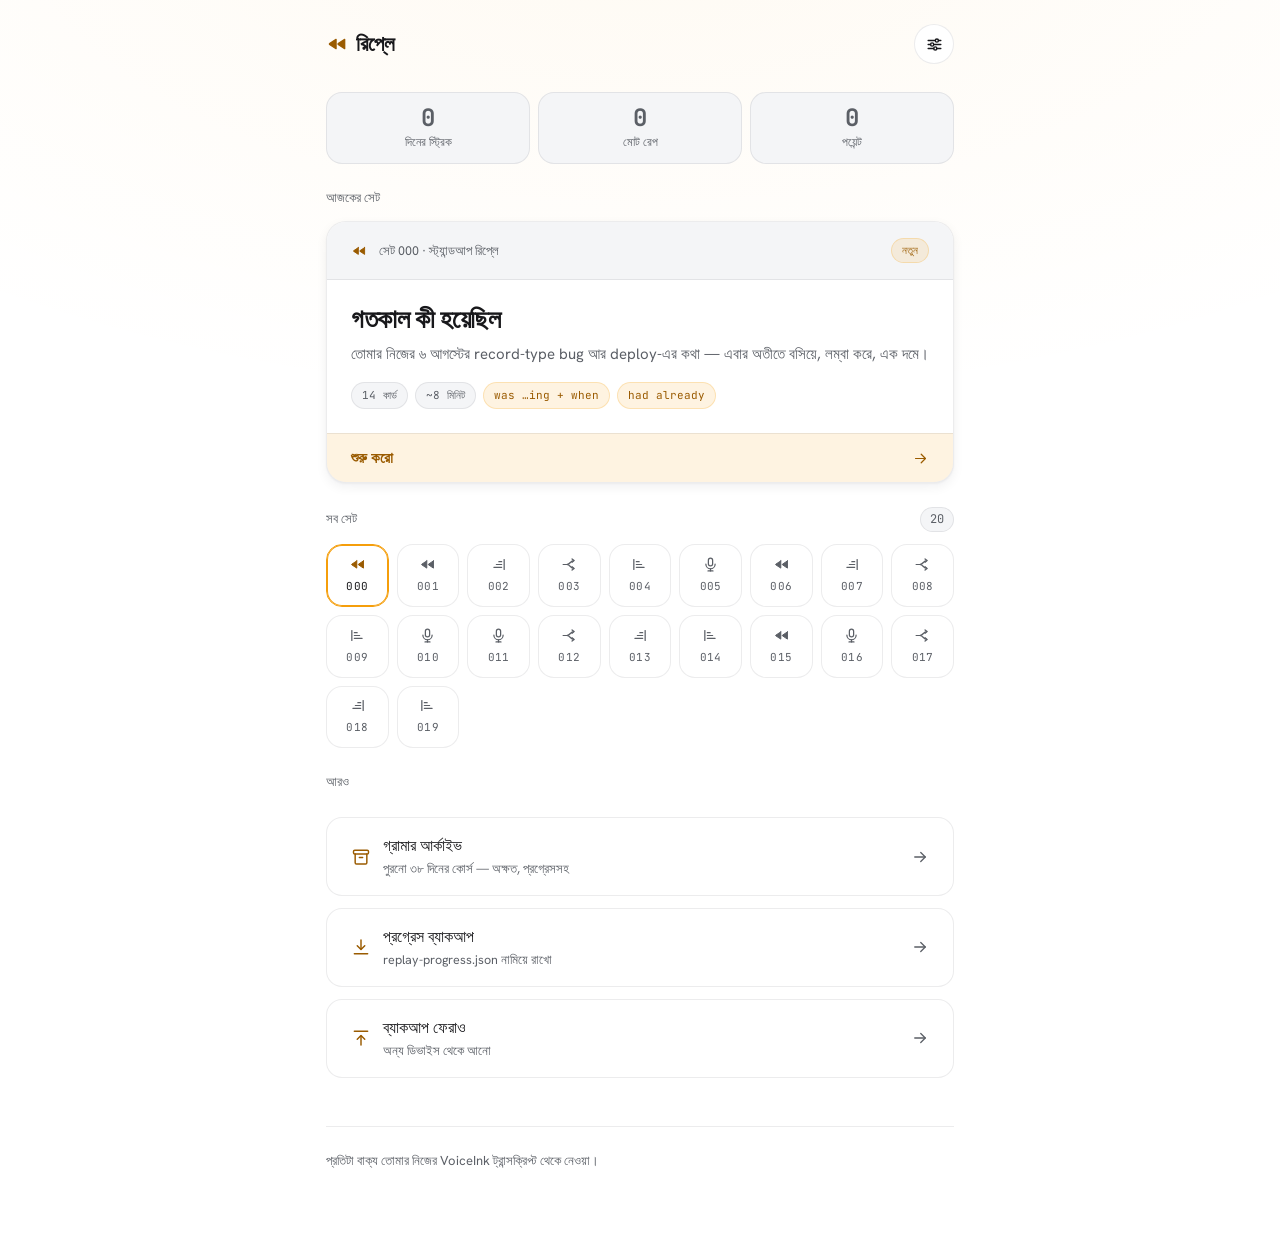
==== commit 9aea75d6: "Centre the settings sheet on wide screens and ship a real icon set The settings panel rose from the " ====
--- a/index.html
+++ b/index.html
@@ -24,7 +24,11 @@
   <link rel="preconnect" href="https://fonts.gstatic.com" crossorigin />
   <link href="https://fonts.googleapis.com/css2?family=Fraunces:opsz,wght@9..144,400;9..144,600;9..144,700&family=Hanken+Grotesk:wght@400;500;600;700&family=Hind+Siliguri:wght@400;500;600&family=JetBrains+Mono:wght@400;500;700&display=swap" rel="stylesheet" />
 
-  <link rel="icon" href="favicon.svg" type="image/svg+xml" />
+  <link rel="icon" href="favicon.ico" sizes="48x48" />
+  <link rel="icon" href="favicon.svg" type="image/svg+xml" sizes="any" />
+  <link rel="apple-touch-icon" href="apple-touch-icon.png" />
+  <link rel="manifest" href="site.webmanifest" />
+  <meta name="apple-mobile-web-app-title" content="রিপ্লে" />
   <link rel="stylesheet" href="css/tokens.css" />
   <link rel="stylesheet" href="css/app.css" />
 </head>
--- a/css/app.css
+++ b/css/app.css
@@ -48,26 +48,53 @@
 .iconbtn:hover { background: var(--surface-hover); border-color: var(--line-strong); }
 
 /* ============================ home ============================ */
-.hero { display: grid; grid-template-columns: auto 1fr; gap: var(--s-5); align-items: center; padding: var(--s-4) 0 var(--s-6); }
-
-.ring { position: relative; width: 104px; height: 104px; flex: none; }
-.ring svg { transform: rotate(-90deg); display: block; }
-.ring .track { stroke: var(--rail); }
-.ring .fill { stroke: var(--accent); stroke-linecap: round; transition: stroke-dashoffset var(--dur-reward) var(--ease); }
-.ring .label { position: absolute; inset: 0; display: grid; place-content: center; text-align: center; }
-.ring .label .n { font-family: var(--font-mono); font-weight: 700; font-size: 30px; line-height: 1; letter-spacing: -0.02em; }
-.ring .label .k { font-family: var(--font-bn); font-size: 11px; color: var(--muted); margin-top: 3px; }
-
-.repcount .n {
-  font-family: var(--font-mono); font-weight: 700;
-  font-size: clamp(40px, 12vw, 56px); line-height: 1; letter-spacing: -0.03em;
-  font-variant-numeric: tabular-nums;
-}
-.repcount .k {
-  font-family: var(--font-mono); font-size: 11px; letter-spacing: 0.16em;
-  text-transform: uppercase; color: var(--muted); display: block; margin-top: 8px;
-}
-.repcount .sub { font-family: var(--font-bn); font-size: 14px; color: var(--muted); margin-top: 6px; }
+
+/* A strip, not a hero. Two large zeros used to fill half a phone screen before
+   the first thing worth tapping came into view. */
+.stats3 {
+  display: grid; grid-template-columns: repeat(3, 1fr); gap: 8px;
+  margin: var(--s-3) 0 var(--s-5);
+}
+.stat3 {
+  background: var(--surface-2); border: 1px solid var(--line);
+  border-radius: var(--r-cell); padding: 12px 10px; text-align: center;
+}
+.stat3 .n {
+  font-weight: 700; font-size: 24px; line-height: 1.1;
+  letter-spacing: -0.02em; font-variant-numeric: tabular-nums; color: var(--muted);
+}
+.stat3.hot .n { color: var(--accent-text); }
+.stat3 .k { font-size: 12px; color: var(--muted); margin-top: 4px; line-height: 1.3; }
+
+/* The set map. Twenty full cards is a scroll; twenty tiles is a screen. */
+.setgrid {
+  display: grid; grid-template-columns: repeat(auto-fill, minmax(60px, 1fr));
+  gap: 8px; margin-bottom: var(--s-2);
+}
+.settile {
+  aspect-ratio: 1; display: grid; place-content: center; gap: 5px;
+  border: 1px solid var(--line); border-radius: var(--r-cell);
+  background: var(--surface); color: var(--muted);
+  transition: transform var(--dur-micro) var(--ease-spring),
+              background var(--dur-micro) var(--ease), border-color var(--dur-micro) var(--ease);
+}
+.settile:hover { background: var(--surface-hover); border-color: var(--line-strong); }
+.settile:active { transform: scale(0.95); }
+.settile .n { font-family: var(--font-mono); font-size: 11px; letter-spacing: 0.04em; }
+.settile .ico { margin: 0 auto; }
+.settile.done {
+  background: var(--accent-soft); border-color: var(--note-border); color: var(--accent-text);
+}
+.settile.now {
+  border-color: var(--accent); box-shadow: 0 0 0 1px var(--accent) inset; color: var(--cream);
+}
+.settile.now .ico { color: var(--accent-text); }
+
+.sectionlabel .count {
+  margin-left: auto; font-size: 12px; color: var(--muted);
+  background: var(--surface-2); border: 1px solid var(--line);
+  border-radius: var(--r-pill); padding: 2px 9px;
+}
 
 /* set card */
 .setcard {
@@ -93,6 +120,16 @@
 .setcard h2 { font-family: var(--font-display); font-weight: 600; font-size: 26px; line-height: 1.2; margin: 0 0 6px; letter-spacing: -0.015em; }
 .setcard .desc { font-family: var(--font-bn); color: var(--muted); font-size: 15px; margin: 0 0 var(--s-4); }
 .setcard .meta { display: flex; flex-wrap: wrap; gap: 7px; }
+.setcard .top .ic { color: var(--accent-text); }
+.setcard .go {
+  display: flex; align-items: center; gap: 7px;
+  padding: 12px var(--s-5); border-top: 1px solid var(--line);
+  background: var(--accent-soft); color: var(--accent-text);
+  font-family: var(--font-bn); font-size: 15px; font-weight: 600;
+}
+.setcard .go .ico { margin-left: auto; }
+.setcard.hero:hover .go .ico { transform: translateX(3px); }
+.setcard .go .ico { transition: transform var(--dur-micro) var(--ease); }
 
 .tag {
   font-family: var(--font-mono); font-size: 11px; padding: 4px 10px;
@@ -379,6 +416,23 @@
   animation: slideup var(--dur-state) var(--ease) both;
 }
 @keyframes slideup { from { transform: translate(-50%, 100%); } to { transform: translate(-50%, 0); } }
+
+/* A sheet rising from the bottom edge is right on a phone, where the thumb is.
+   On a laptop there is no bottom edge to rise from, so it centres instead. */
+@media (min-width: 680px) {
+  .sheet {
+    top: 50%; bottom: auto;
+    transform: translate(-50%, -50%);
+    border-radius: var(--r-modal);
+    padding-bottom: var(--s-5);
+    max-height: min(84vh, 760px);
+    animation: popin var(--dur-state) var(--ease) both;
+  }
+  @keyframes popin {
+    from { opacity: 0; transform: translate(-50%, calc(-50% + 14px)) scale(0.97); }
+    to   { opacity: 1; transform: translate(-50%, -50%) scale(1); }
+  }
+}
 .sheet h3 { font-family: var(--font-display); font-size: 21px; margin: 0 0 var(--s-4); }
 .field { display: flex; align-items: center; gap: var(--s-3); padding: var(--s-3) 0; border-bottom: 1px solid var(--line); }
 .field:last-of-type { border-bottom: none; }
@@ -411,8 +465,9 @@
 @media (max-width: 560px) {
   body { font-size: 16px; }
   .container { padding: 0 var(--s-4) var(--s-7); }
-  .hero { grid-template-columns: 1fr; gap: var(--s-4); }
-  .ring { width: 88px; height: 88px; }
+  .stat3 { padding: 11px 8px; }
+  .stat3 .n { font-size: 21px; }
+  .stat3 .k { font-size: 11px; }
   .sharp { font-size: 19px; }
   .rung.top p { font-size: 18px; }
   .finish .big { font-size: 52px; }
@@ -441,7 +496,6 @@
 .scene,
 .round,
 .fillcount,
-.ring .label .k,
 .finish .cell .k {
   font-family: var(--font-bn);
   letter-spacing: 0;
@@ -457,9 +511,47 @@
 .fillcount { font-size: 12.5px; }
 
 /* Latin-only labels keep the tracked mono treatment. */
-.repcount .k, .card .head .stamp, .rate, .check, .frame, .tag, .rung .rn { font-family: var(--font-mono); }
+.card .head .stamp, .rate, .check, .frame, .tag, .rung .rn { font-family: var(--font-mono); }
 .tag { letter-spacing: 0; }
 
 /* Home breathes without a dead band between the hero and the first set. */
-.hero { padding-bottom: var(--s-4); }
 .sectionlabel { margin-top: var(--s-5); }
+.stats3 + .sectionlabel { margin-top: 0; }
+
+/* ---------------------------------------------------------------
+   Icons. Inline SVG on one 24-unit grid, inheriting currentColor,
+   so every glyph is identical on every platform and stays sharp at
+   any density instead of falling back to a vendor's emoji artwork.
+   --------------------------------------------------------------- */
+.ico { display: inline-flex; align-items: center; justify-content: center; flex: none; }
+.ico svg { display: block; shape-rendering: geometricPrecision; }
+
+.brand .glyph { color: var(--accent-text); }
+.card .head .ic { color: var(--accent-text); }
+.rowlink .ic { color: var(--accent-text); }
+.rowlink .chev { color: var(--muted); transition: transform var(--dur-micro) var(--ease); }
+.rowlink:hover .chev { transform: translateX(3px); }
+.sectionlabel { display: flex; align-items: center; gap: 7px; }
+.sectionlabel .ico { color: var(--correct-text); }
+.speak .ico, .btn .ico { margin-right: -2px; }
+.check .box .ico { color: transparent; transition: color var(--dur-micro) var(--ease); }
+.check[aria-pressed="true"] .box .ico { color: #fff; }
+.bnveil .ico { color: var(--muted); }
+.playbtn .tri .ico { color: inherit; }
+.ltag { display: flex; align-items: center; gap: 6px; }
+.ltag .ico { color: var(--correct-text); }
+
+/* Review and mixed drill: two compact entry points, not two more full cards. */
+.actions { display: grid; grid-template-columns: repeat(auto-fit, minmax(160px, 1fr)); gap: 9px; }
+.actiontile {
+  display: flex; align-items: center; gap: 12px; width: 100%; text-align: left;
+  padding: 14px var(--s-4); border: 1px solid var(--line); border-radius: var(--r-cell);
+  background: var(--surface);
+  transition: background var(--dur-micro) var(--ease), border-color var(--dur-micro) var(--ease);
+}
+.actiontile:hover { background: var(--surface-hover); border-color: var(--line-strong); }
+.actiontile .ic { color: var(--accent-text); }
+.actiontile .t { font-family: var(--font-bn); font-size: 15px; font-weight: 600; display: block; }
+.actiontile .s { font-family: var(--font-bn); font-size: 12.5px; color: var(--muted); display: block; margin-top: 2px; }
+.actiontile .chev { margin-left: auto; color: var(--muted); transition: transform var(--dur-micro) var(--ease); }
+.actiontile:hover .chev { transform: translateX(3px); }
